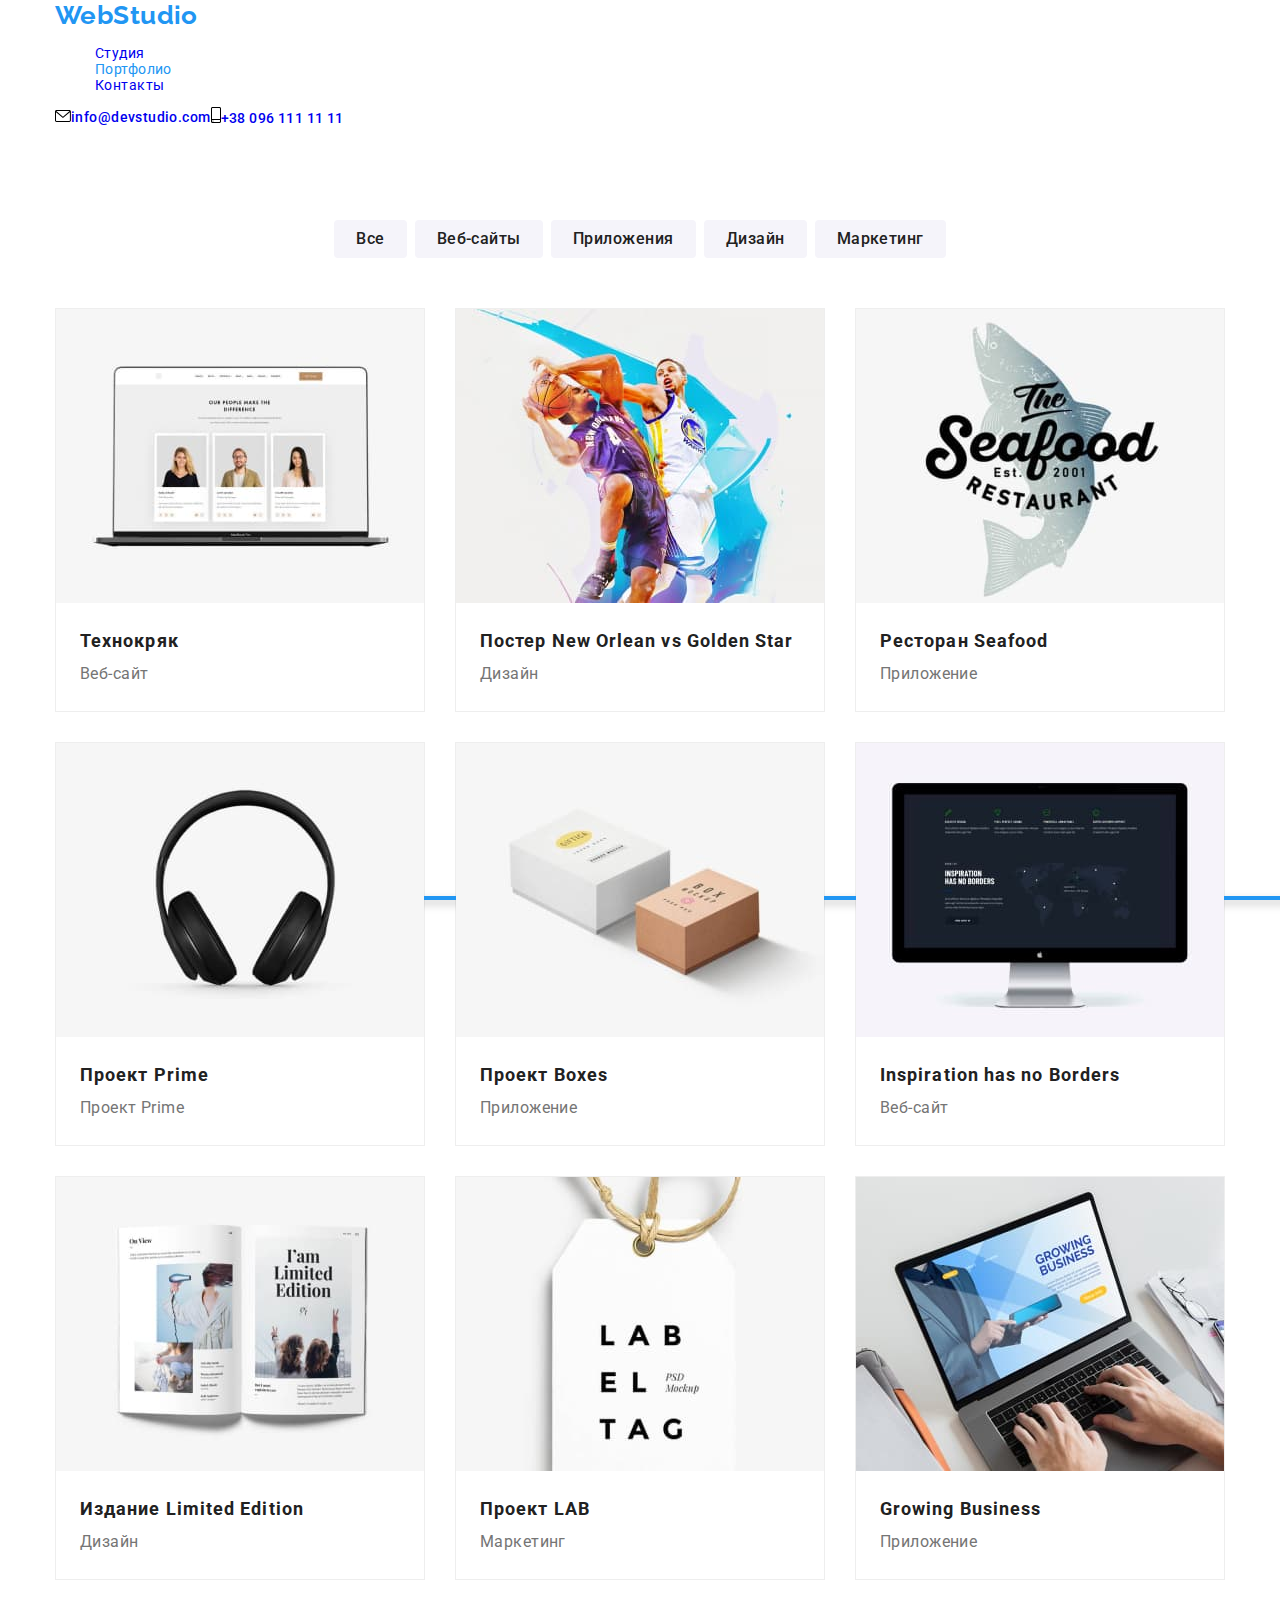
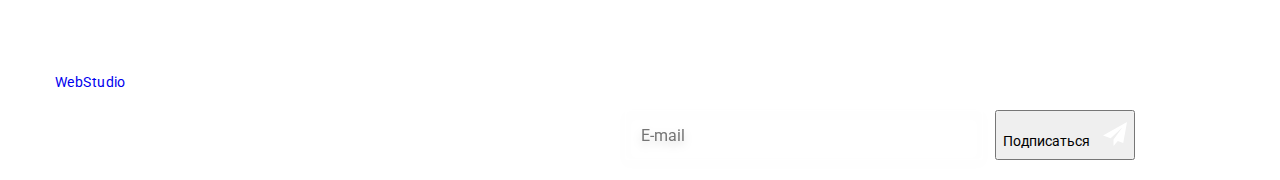
==== portfolio.html @ f144c4ee "add-bem" ====
<!DOCTYPE html>
<html lang="ru">
  <head>
    <meta charset="UTF-8" />
    <meta http-equiv="X-UA-Compatible" content="IE=edge" />
    <meta name="viewport" content="width=device-width, initial-scale=1.0" />
    <title>WebStudio</title>

    <link rel="preconnect" href="https://fonts.googleapis.com" />
    <link rel="preconnect" href="https://fonts.gstatic.com" crossorigin />
    <link
      href="https://fonts.googleapis.com/css2?family=Raleway:wght@700&family=Roboto:wght@400;500;700;900&display=swap"
      rel="stylesheet"
    />
    <link
      rel="stylesheet"
      href="https://cdn.jsdelivr.net/npm/modern-normalize@1.1.0/modern-normalize.min.css"
    />

    <link rel="stylesheet" href="./css/styles.css" />
  </head>
  <body>
    <!--Шапка-->
    <header class="page-header">
      <div class="container">
        <div class="heder-menu">
          <a href="./index.html" class="logo" lang="en"
            >Web<span class="logo-span">Studio</span>
          </a>
          <nav class="menu-nav">
            <ul class="ul-site">
              <li class="header-item">
                <a href="./index.html" class="header-link">Студия</a>
              </li>
              <li class="header-item">
                <a href="./portfolio.html" class="header-link current">Портфолио</a>
              </li>
              <li class="header-item"><a href="#jump" class="header-link">Контакты</a></li>
            </ul>
          </nav>
          <ul class="contacts">
            <li class="contacts-item">
              <a href="mailto:info@devstudio.com" class="contacts-link">
                <svg width="16" height="12" class="contacts-icon">
                  <use href="./images/icons.svg/spite.svg#icon-mail"></use></svg
                >info@devstudio.com
              </a>
            </li>
            <li class="contacts-item">
              <a href="tel:+380961111111" class="contacts-link">
                <svg width="10" height="16" class="contacts-icon">
                  <use href="./images/icons.svg/spite.svg#icon-smartphone"></use></svg
                >+38 096 111 11 11
              </a>
            </li>
          </ul>
        </div>
      </div>
    </header>
    <main>
      <!--Герой-->
      <section class="section">
        <div class="container">
          <h1 class="hidden">Работы</h1>
          <ul class="title-list-btn">
            <li class="btn"><button class="all" type="button">Все</button></li>
            <li class="btn"><button class="web-sites" type="button">Веб-сайты</button></li>
            <li class="btn"><button class="applications" type="button">Приложения</button></li>
            <li class="btn"><button class="design" type="button">Дизайн</button></li>
            <li class="btn"><button class="marketing" type="button">Маркетинг</button></li>
          </ul>
          <ul class="list-projects">
            <li class="flex-element">
              <a href="">
              <div class="thumb">
                <img
                  class="description"
                  src="./images/img1.jpg"
                  alt="Веб-сайт"
                  width="370"
                  height="294"
                />
                <div class="description-projects">
                  <p class="descr-text">
                    Ресурс предлагает комплексные предложения с разным уровнем функционала и
                    сервисов. Все это позволит посетителю получить исчерпывающие сведения о компании
                    или частном лице.
                  </p>

                </div>
              </div>
                <div class="examples-content">
                  <h2 class="name-project">Технокряк</h2>
                  <p class="project">Веб-сайт</p>
                </div>
              </a>
            </li>
            <li class="flex-element">
              <a href="">
                <div class="thumb">
                  <img class="description" src="./images/img2.jpg" alt="Дизайн" width="370" height="294" />
                  <div class="description-projects">
                
                  <p class="descr-text">
                      Ресурс предлагает комплексные предложения с разным уровнем функционала и
                      сервисов. Все это позволит посетителю получить исчерпывающие сведения о компании
                      или частном лице.
                  </p>
                  </div>
                </div>  

                <div class="examples-content">
                  <h2 class="name-project">Постер New Orlean vs Golden Star</h2>
                  <p class="project">Дизайн</p>
                
                </div>
            
              </a>
            </li>
            <li class="flex-element">
              <a href="">
                <div class="thumb">
                  <img class="description" src="./images/img3.jpg" alt="Приложение" width="370" height="294" />
                
                  <div class="description-projects">
                    <p class="descr-text">
                      Ресурс предлагает комплексные предложения с разным уровнем функционала и
                      сервисов. Все это позволит посетителю получить исчерпывающие сведения о компании
                      или частном лице.
                    </p>
                  </div>
                </div>
                <div class="examples-content">
                  <h2 class="name-project">Ресторан Seafood</h2>
                  <p class="project">Приложение</p>
                </div>
              </a> 
            </li>
            <li class="flex-element">
              <a href="">
                <div class="thumb">
                <img class="description" src="./images/img4.jpg" alt="Проект-Prime" width="370" height="294" />
            
                  <div class="description-projects">
                  
                  <p class="descr-text">
                      Ресурс предлагает комплексные предложения с разным уровнем функционала и
                      сервисов. Все это позволит посетителю получить исчерпывающие сведения о компании
                      или частном лице.
                  </p>
                  </div>
                </div>
                <div class="examples-content">
                  <h2 class="name-project">Проект Prime</h2>
                  <p class="project">Проект Prime</p>
                </div>
                
              </a>
            </li>
            <li class="flex-element">
              <a href="">
                <div class="thumb">
                <img class="description" src="./images/img5.jpg" alt="Приложение-2" width="370" height="294" />

                  <div class="description-projects"> 
                    <p class="descr-text">
                        Ресурс предлагает комплексные предложения с разным уровнем функционала и
                        сервисов. Все это позволит посетителю получить исчерпывающие сведения о компании
                        или частном лице.
                    </p>
                  </div>
                </div>
                <div class="examples-content">
                  <h2 class="name-project">Проект Boxes</h2>
                  <p class="project">Приложение</p>
                </div>
            </a>
            </li>
            <li class="flex-element">
              <a href="">
                <div class="thumb">
                <img class="description" src="./images/img6.jpg" alt="Веб-сайт-2" width="370" height="294" />
              
                  <div class="description-projects">
                    <p class="descr-text">
                        Ресурс предлагает комплексные предложения с разным уровнем функционала и
                        сервисов. Все это позволит посетителю получить исчерпывающие сведения о компании
                        или частном лице.
                    </p>
                  </div>
                </div>
                <div class="examples-content">
                  <h2 class="name-project">Inspiration has no Borders</h2>
                  <p class="project">Веб-сайт</p>
                </div>
              </a>
            </li>
            <li class="flex-element">
              <a href="">
                <div class="thumb">
                <img class="description" src="./images/img7.jpg" alt="Дизайн-2" width="370" height="294" />
              
              
                  <div class="description-projects">
                 
                    <p class="descr-text">
                        Ресурс предлагает комплексные предложения с разным уровнем функционала и
                        сервисов. Все это позволит посетителю получить исчерпывающие сведения о компании
                        или частном лице.
                    </p>
                  </div>
                </div>
                <div class="examples-content">
                  <h2 class="name-project">Издание Limited Edition</h2>
                  <p class="project">Дизайн</p>
                </div>
              </a>
            </li>
            <li class="flex-element">
              <a href="">
                <div class="thumb">
                <img class="description" src="./images/img8.jpg" alt="Маркетинг" width="370" height="294" />
              
              
                  <div class="description-projects">
                  
                    <p class="descr-text">
                        Ресурс предлагает комплексные предложения с разным уровнем функционала и
                        сервисов. Все это позволит посетителю получить исчерпывающие сведения о компании
                        или частном лице.
                    </p>
                  </div>
                </div>
                  <div class="examples-content">
                    <h2 class="name-project">Проект LAB</h2>
                    <p class="project">Маркетинг</p>
                </div>
              </a>
            </li>
            <li class="flex-element">
              <a href=""
                >
                <div class="thumb">
                <img
                  class="description"
                  src="./images/img9.jpg"
                  alt="Приложение-3"
                  width="370"
                  height="294"
                />
              
              
                  <div class="description-projects">
                    <p class="descr-text">
                        Ресурс предлагает комплексные предложения с разным уровнем функционала и
                        сервисов. Все это позволит посетителю получить исчерпывающие сведения о компании
                        или частном лице.
                    </p>
                  </div>
                </div>
                <div class="examples-content">
                  <h2 class="name-project">Growing Business</h2>
                  <p class="project">Приложение</p>
                </div>
              </a>
            </li>
          </ul>
        </div>
      </section>
    </main>
    <!-- ФУТЕР -->
    <footer class="page-footer">
      <div class="container footer-nav">
        <div class="div-nav">
          <a href="./index.html" class="logo-footer" lang="en"
            >Web<span class="span-footer">Studio</span>
          </a>
          <address id="jump"class="contacts-footer">
            <ul class="ul-footer">
              <li class="li-maps">
                <a
                  class="maps"
                  href="https://goo.gl/maps/G1CAAFJS9kJ3VyLe6"
                  target="_blank"
                  rel="noreferrer noopener"
                >
                  Киев, пр-т Леси Украинки, 26
                </a>
              </li>

              <li class="li-mail"><a class="mailto-footer" href="mailto:info@example.com">info@example.com</a></li>
              <li><a class="tel-footer" href="tel:+380991111111">+38 099 111 11 11</a></li>
            </ul>
          </address>
        </div>
        <div class="footer-join">
          <p class="join-p">присоединяйтесь</p>
          <ul class="net">
              <li class="network">
                <a href="https://www.instagram.com/" target="_blank" rel="noreferrer noopener" width="44" height="44" class="network-join" >
                  <svg width="20" height="20" class="network-icon">
                    <use href="./images/icons.svg/spite.svg#icon-instagram"></use>
                  </svg>
                </a>
              </li>
                <li class="network">
                  <a href="https://twitter.com/" target="_blank" rel="noreferrer noopener" class="network-join" >
                    <svg width="20" height="20" class="network-icon">
                      <use href="./images/icons.svg/spite.svg#icon-twitter"></use>
                    </svg>
                  </a>
                </li>
              <li class="network">
                <a href="https://www.facebook.com/" target="_blank" rel="noreferrer noopener" class="network-join" >
                  <svg width="20" height="20" class="network-icon">
                    <use href="./images/icons.svg/spite.svg#icon-facebook"></use>
                  </svg>
                </a>
              </li>
              <li class="network">
                <a href="https://www.linkedin.com/" target="_blank" rel="noreferrer noopener" class="network-join" >
                  <svg width="20" height="20" class="network-icon">
                    <use href="./images/icons.svg/spite.svg#icon-linkedin"></use>
                  </svg>
                </a>
              </li>

          </ul>

        </div>
        <div role="group" class="subscription">
          <p class="join-p">Подпишитесь на рассылку
            <form class="subscription-form" name="subscription-form" autocomplete="on">
              <label class="mailing">
                <input placeholder="E-mail" type="email" name="email" class="email" />

                <button type="button" class="issue">Подписаться
                  <svg width="24" height="24" class="subscription-icon">
                    <use href="./images/icons.svg/spite.svg#icon-send"></use>
                  </svg>
                </button>
              </label>
              
            </form>
          </p>
        </div>
      </div>
    </footer>
  </body>
</html>
---- css/styles.css ----
:root {
  --primary-text-color: #757575;
  --title-text-color: #212121;
  --accent-color: #2196f3;
  --line-color: #ececec;
  --white-color: #ffffff;
  --hover-button-color: #188ce8;
  --footer-contacts-color: rgba(255, 255, 255, 0.6);
  --fluoric-background-color: #2f303a;
  --fone-comand-color: #f5f4fa;
  --logo-studio-color: #000000;
  --icon-fill: #afb1b8;
  --time-distribution: cubic-bezier(0.4, 0, 0.2, 1);
}
/* ---------------------------------------------------------------СЕКЦИИ ЦВЕТОВ var------------------------------------------------- */
/* Ховер для кнопки  #188ce8 */
/* основной цвет текста #757575;  */
/* второстепенный цвет текста #212121; */
/* белый цвет #ffffff; */
/* цвет фона вторичный #2F303A; */
/* акцент #2196F3; */
/* цвет контакты футер color: rgba(255, 255, 255, 0.6); */
/* Цвет линия #ececec */
/*Фон команда #F5F4FA */
/* Часть цвета лого Web #000000 */
/* Заливка иконок #AFB1B8; */
/* Функция распределение времени cubic-bezier(0.4, 0, 0.2, 1); */
html {
  box-sizing: border-box;
}
*,
*::before,
*::after {
  box-sizing: inherit;
}
ul {
  list-style: none;
}
body {
  background-color: var(--white-color);
  color: var(--primary-text-color);
  font-size: 14px;
  font-family: 'Roboto', 'Verdana', 'Tahoma', sans-serif;
  letter-spacing: 0.03em;
}
p,
h1,
h2,
h3,
h4,
h5,
h6 {
  margin: 0;
}

.container {
  width: 1200px;
  align-items: center;
  margin: 0 auto;
  padding: 0;
  padding-right: 15px;
  padding-left: 15px;
}
.header {
  border-bottom: 1px solid rgba(236, 236, 236, 1);
  justify-content: center;
}
.section {
  padding-top: 94px;
  padding-bottom: 94px;
  margin: 0 auto;
  align-items: center;
}

img {
  display: block;
}

.photo {
  min-height: 600px;

  background-image: linear-gradient(to right, rgba(47, 48, 58, 0.4), rgba(47, 48, 58, 0.4)),
    url('../images/background/photo.jpg');
  background-repeat: no-repeat;
  background-position: center;
  background-size: cover;
}

/* -------------------------------------------------------------СПРЯТАННЫЕ ЗАГОЛОВКИ h2,h1---------------------------------------------------------- */
.hidden {
  position: absolute;
  width: 1px;
  height: 1px;
  margin: -1px;
  border: 0;
  padding: 0;
  white-space: nowrap;
  clip-path: inset(100%);
  clip: rect(0 0 0 0);
  overflow: hidden;
  margin: 0;
}

/* --------------------------------------------------------------------ЛОГОТИП------------------------------------------------------------------ */
.logo {
  color: var(--accent-color);
  font-family: 'Raleway';
  font-weight: 700;
  font-size: 26px;
  line-height: 1.19;

  width: 145px;
  text-decoration: none;
  margin-right: 93px;
  transition: color 250ms var(--time-distribution);
}

.logo__text {
  transition: color 250ms var(--time-distribution);
  color: var(--logo-studio-color);
}

.logo__text:hover,
.logo__text:focus {
  color: var(--accent-color);
}

.menu__link {
  position: relative;
  font-weight: 500;
  font-size: 14px;
  line-height: 1.14;
  padding-top: 32px;
  padding-bottom: 32px;

  letter-spacing: 0.02em;
  transition: color 250ms var(--time-distribution);
  color: var(--title-text-color);
}
.menu__link:hover,
.menu__link:focus {
  color: var(--accent-color);
}

.current::after {
  content: '';
  position: absolute;
  bottom: 0;
  display: block;
  width: 100%;
  height: 4px;
  border-radius: 4px;
  background-color: var(--accent-color);
  filter: drop-shadow(0px 4px 4px rgba(0, 0, 0, 0.25));
}
/* ------------------------------------------------------------------ХЕДЕР----------------------------------------------------------- */

.current {
  opacity: 1;
  color: var(--accent-color);
}

.menu {
  display: flex;
  align-items: center;
}
.menu__nav {
}

.menu__nav .menu-item:last-child {
  margin-right: 0;
}
.menu__ul {
  display: flex;
  padding: 0;
  margin: 0;

  color: var(--title-text-color);
  align-items: center;
  justify-content: left;
}
.menu__ul .menu__item {
  display: inline-block;
}

.menu__item {
  justify-content: center;
  /* position: relative; */
}
.menu__item:not(:last-child) {
  margin-right: 50px;
}
a {
  text-decoration: none;
}
/* -------------------------------------------------------------------ГЕРОЙ------------------------------------------------------------ */
.hero {
  min-width: 1600px;
  margin: 0;
  margin-left: auto;
  margin-right: auto;
  padding-top: 200px;
  padding-bottom: 200px;
  align-items: center;

  background-color: var(--fluoric-background-color);
}
/* .hero.container {
  background: var(--fluoric-background-color);

  align-items: center;
  margin-left: auto;
  margin-right: auto;
} */

.hero__container {
  width: 1200px;
  justify-content: center;

  align-items: center;
  color: var(--fluoric-background-color);
  padding: 0 15px;
  margin: 0 auto;
}

/* ------------------------------------------------------------ВЕРХНЯЯ ЛИНИЯ---------------------------------------------- */

.hero__heading {
  color: var(--white-color);
  display: flex;
  font-weight: 900;
  font-size: 44px;
  line-height: 1.36;
  max-width: 696px;

  text-align: center;
  letter-spacing: 0.06em;
  text-transform: uppercase;
  justify-content: center;

  margin-top: 0px;
  margin: 0 auto;
  margin-bottom: 30px;
}
.title-list h3 {
  font-weight: 700;
  font-size: 14px;
  line-height: 1.14;

  color: var(--title-text-color);
}

/* ---------------------------------------------------------------КНОПКА ЗАКАЗАТЬ УСЛУГУ------------------------------------------------ */
.button {
  background: var(--accent-color);
  color: var(--white-color);

  font-family: inherit;
  font-size: 16px;
  font-weight: 700;
  line-height: 1.88;
  letter-spacing: 0.06em;

  display: flex;
  justify-content: center;
  align-items: center;
  text-align: center;
  height: 100%;

  border-radius: 4px;
  cursor: pointer;
  box-shadow: 0px 4px 4px rgb(0 0 0 / 15%);
  border: 1px;

  padding: 10px 32px;

  margin: auto;
  min-width: 200px;
  transition: background 250ms var(--time-distribution);
}

.button:hover,
.button:focus {
  background: var(--hover-button-color);
}
/* ------------------------------------------------------------------ОСОБЕННОСТИ ИКОНКИ------------------------------------------------------- */
.advantage__div {
  display: flex;
  background-color: var(--fone-comand-color);
  border-radius: 4px;
  width: 270px;
  height: 120px;
  justify-content: center;
  align-items: center;

  background-color: var(--fone-comand-color);
  border-radius: 4px;

  margin: 0;
  margin-bottom: 30px;
}
/* .visuall-icon {
  display: inline-block;
} */
/* -----------------------------------------------------------------ОСОБЕННОСТИ------------------------------------------------------- */
.advantage {
  display: flex;
  padding: 0;
  margin: 0;
}
.advantage__list {
  width: calc((100% - 3 * 30px) / 4);
  align-items: center;
  justify-content: center;
}
.advantage__list:not(:last-child) {
  margin-right: 30px;
}

.advantage__icon {
  display: flex;
  flex-wrap: wrap;
  padding: 0;
  margin: auto;
  text-align: center;
  justify-content: center;
}

.advantag__icon:last-child {
  margin-left: 0;
  margin-right: 0;
}

.advantage__text {
  line-height: 1.71;
}
/*  */
.title-list {
  text-align: left;
  padding: 0;
  margin: 0;
  display: flex;
}
.advantage__title {
  line-height: 1.14;
  font-size: 14px;
  letter-spacing: 0.03em;
  text-transform: uppercase;
  margin-bottom: 10px;

  align-items: center;
  justify-content: center;

  color: var(--title-text-color);
}
/* ----------------------------------------ЧЕМ МЫ ЗАНИМАЕМСЯ------------------------ */
.chapter {
  color: var(--title-text-color);

  font-weight: 700;
  font-size: 36px;
  line-height: 1.16;
  letter-spacing: 0.03em;

  text-align: center;
  margin: 0;
  margin-bottom: 50px;
}
.services-sector {
  display: inline-flex;
  margin: 0;
  padding: 0;
}

.services-sector__list {
  position: relative;
  width: calc((100% - 2 * 30px) / 3);
}
.services-sector__list:not(:last-child) {
  margin-right: 30px;
}

.services-sector__content {
  display: flex;
  justify-content: center;
  align-items: center;
  position: absolute;
  bottom: 0;
  width: 100%;
  height: 70px;
  padding: 27px auto;
  background: rgba(47, 48, 58, 0.8);
}
.services-sector__caption {
  font-weight: 700;
  line-height: 1.14;
  text-transform: uppercase;
  font-size: 14px;

  text-align: center;
  color: var(--white-color);
}
*/

/* ------------------------------------------------------------------ДИВ ОСОБЕННОСТИ---------------------------------------------- */
.advantage__content {
  display: block;
  text-align: left;
  justify-content: end;
  align-items: center;
}
/* -------------------------------------------------------------------НАША КОМАНДА------------------------------------------------ */

.fone-comand {
  background-color: var(--fone-comand-color);
}

.employees__info {
  padding-top: 30px;
  padding-bottom: 30px;
  margin: 0 auto;
  justify-content: center;

  background-color: var(--white-color);
}
.flip-card {
  width: 100%;
  height: 100%;
  perspective: 1000px;

  border: 1 px solid #f1f1f1;
}

/* ---------------------------------------------------------------------СОЦСЕТИ-------------------------------------------------------- */
.net {
  display: flex;
  justify-content: center;
  padding: 0;

  align-items: center;
}
.net__list {
  display: inline-block;

  justify-content: center;
  text-align: center;
  align-items: center;
  padding: 0;
}
.net__list:not(:last-child) {
  margin-right: 10px;
}
.net__link {
  display: flex;
  width: 44px;
  height: 44px;
  justify-content: center;
  text-align: center;
  align-items: center;

  border-radius: 50%;
  background-color: var(--white-color);
  fill: var(--icon-fill);
  outline: none;
  transition: background-color 250ms var(--time-distribution), fill 250ms var(--time-distribution);
}
.net__link:hover,
.net__link:focus {
  background-color: var(--accent-color);
  fill: var(--white-color);
}

.employees {
  display: flex;
  margin: 0;
  margin-right: auto;
  margin-left: auto;
  padding: 0;

  justify-content: center;
  text-align: center;
}

.employees__list {
  width: 270px;
  margin: 0;
  padding: 0;
  text-align: center;

  color: var(--white-color);
  box-shadow: 0px 1px 3px rgba(0, 0, 0, 0.12), 0px 1px 1px rgba(0, 0, 0, 0.14),
    0px 2px 1px rgba(0, 0, 0, 0.2);
  border-radius: 0px 0px 4px 4px;
}
.employees__list:not(:last-child) {
  margin-right: 30px;
}

.employees__developer {
  color: var(--title-text-color);

  font-weight: 500;
  font-size: 16px;
  line-height: 1.18;

  margin: 0;
  padding-bottom: 10px;
}

.employees__position {
  line-height: 1.19;
  font-size: 16px;
  margin: 0;
  margin-bottom: 16px;

  color: var(--primary-text-color);
}
.border {
  border-bottom: 1px solid rgba(236, 236, 236, 1);
}

/* ---------------------------------------------------------------------НАШИ КЛИЕНТЫ----------------------------------------------------------------- */

.clients {
  display: flex;
  padding: 0;
  margin: 0 auto;

  align-items: center;
}

.client__item:not(:last-child) {
  margin-right: 30px;
}

.client__link {
  display: flex;
  width: 170px;
  height: 92px;
  fill: var(--icon-fill);
  justify-content: center;
  align-items: center;
  text-align: center;
  fill: var(--icon-fill);
  border: 1px solid #afb1b8;
  border-radius: 4px;
  outline: none;

  transition: border 250ms var(--time-distribution), fill 250ms var(--time-distribution);
}
/* ---------------------------------------------------------------ХОВЕР И ФОКУС ИКОНОК КЛИЕНТОВ------------------------------------------------ */
.client__link:hover,
.client__link:focus {
  fill: var(--accent-color);
  border: 1px solid var(--accent-color);
}

/* -------------------------------------------------------------------КНОПКА РАЗДЕЛ "ВСЕ"---------------------------------------------- */

.all:hover,
.all:focus {
  background: var(--accent-color);
  color: var(--white-color);
}

/* --------------------------------------------------КНОПКИ РАЗДЕЛОВ "ВСЕ" "ВЕБ-САЙТЫ, "ПРИЛОЖЕНИЕ", "ДИЗАЙН", "МАРКЕТИНГ" --------------------------------------------------- */

.all,
.web-sites,
.applications,
.design,
.marketing {
  background-color: var(--fone-comand-color);
  color: var(--title-text-color);

  font-family: inherit;
  font-weight: 500;
  font-size: 16px;
  line-height: 1.62;
  letter-spacing: 0.03em;
  border: 0;
  border-radius: 4px;
  cursor: pointer;

  display: block;
  padding-top: 6px;
  padding-bottom: 6px;
  padding-left: 22px;
  padding-right: 22px;
  margin: 0;
  align-items: center;
  text-align: center;

  justify-content: center;

  transition: background 250ms var(--time-distribution), color 250ms var(--time-distribution);
}
.marketing {
  margin: 0;
}
.btn {
  display: block;
}
.btn:not(:last-child) {
  margin-right: 8px;
}

/* ----------------------------------------------------------------------------------ХОВЕРЫ И ФОКУСЫ КНОПОК РАЗДЕЛОВ------------------------------------------------------ */
.web-sites:hover,
.web-sites:focus {
  background: var(--accent-color);
  color: var(--white-color);
}
.applications:hover,
.applications:focus {
  background: var(--accent-color);
  color: var(--white-color);
}

.design:hover,
.design:focus {
  background: var(--accent-color);
  color: var(--white-color);
}

.marketing:hover,
.marketing:focus {
  background: var(--accent-color);
  color: var(--white-color);
}
/* ----------------------------------------------------------------------ПРОЕКТЫ------------------------------------------------------------------- */
.name-project {
  color: var(--title-text-color);

  font-weight: 700;
  font-size: 18px;
  line-height: 2;
  letter-spacing: 0.06em;

  margin: 0;
}
.name-project a {
  font-family: inherit;
  text-decoration: none;
}
.project {
  color: var(--primary-text-color);

  font-size: 16px;
  line-height: 1.88;
  margin: 0;
}

/* -----------------------------------------------------------------------КОНТАКТЫ------------------------------------------------------------------------------- */
.contacts {
  display: flex;
  font-weight: 500;
  align-items: center;
  text-align: center;
  padding: 0;
  margin: 0;
  margin-left: auto;
  list-style: none;
}
.contacts__item {
  display: inline-block;
  margin: 0;
  padding: 0;
}
.contacts__item:not(:last-child) {
  margin-right: 30px;
}

.contacts__link {
  color: var(--primary-text-color);
  display: flex;
  font-weight: 500;
  font-size: 14px;
  line-height: 1.14;
  letter-spacing: 0.02em;
  list-style: none;
  padding-top: 32px;
  padding-bottom: 32px;

  transition: color 250ms var(--time-distribution);
}
.contacts__link:hover,
.contacts__link:focus {
  color: var(--accent-color);
}

/* -----------------------------------------------------------------ИКОНКИ КОНТАКТОВ ХЕДЕР---------------------------------------------------- */

.contacts__icon {
  display: flex;
  fill: currentColor;
  padding: 0;
  margin-right: 10px;
}
.mail--icon {
  padding: 0;
}
.smart--icon {
  width: 10px;
  height: 16px;
  padding: 0;
}
.contacts__link:hover .contacts__icon,
.contacts__link:focus .contacts__icon {
  fill: var(--accent-color);
}

/* -------------------------------------------------------------------ФУТЕР----------------------------------------------------------------*/
.footer {
  display: block;
  align-items: baseline;
  margin: 0 auto;
  padding-left: 0;
  padding-right: 0;

  padding-top: 60px;
  padding-bottom: 60px;

  background: var(--fluoric-background-color);
}
.footer-nav {
  align-items: baseline;
}
.div-nav {
  width: 231px;
}
.logo__text--inverse {
  transition: color 250ms var(--time-distribution);
  color: var(--white-color);
}
.logo__text--inverse:hover,
.logo__text--inverse:focus {
  color: var(--accent-color);
}

.contacts-footer {
  font-family: 'Roboto';
  font-style: normal;
  font-weight: 400;
  line-height: 1.71;

  text-align: left;
  justify-content: left;
}
.mailto-footer {
  color: var(--footer-contacts-color);
  margin-bottom: 9px;

  transition: color 250ms var(--time-distribution);
}
.mailto-footer:hover,
.mailto-footer:focus {
  color: var(--accent-color);
}
.tel-footer {
  color: var(--footer-contacts-color);
  text-decoration: none;

  transition: color 250ms var(--time-distribution);
}
.tel-footer:hover,
.tel-footer:focus {
  color: var(--accent-color);
}

.maps {
  color: var(--white-color);
  margin-bottom: 9px;

  transition: color 250ms var(--time-distribution);
}
.maps:hover,
.maps:focus {
  color: var(--accent-color);
}
.li-maps {
  margin-bottom: 9px;
}
.li-mail {
  margin-bottom: 9px;
}
.ul-footer {
  padding: 0;
  margin: 0;
}
.footer-nav {
  display: flex;
}
/* ---------------------------------------------------------------ПРИСОИДЕНЯЙТЕСЬ ФУТЕР---------------------------------------------*/
.footer-join {
  display: inline-block;
  margin-left: 70px;
}
.join-p {
  font-weight: 700;
  font-size: 14px;
  line-height: 16px;
  letter-spacing: 0.03em;
  text-transform: uppercase;
  padding: 0;
  margin-bottom: 20px;

  color: var(--white-color);
}
.network-join {
  display: flex;
  width: 44px;
  height: 44px;
  justify-content: center;
  text-align: center;
  align-items: center;
  margin: 0;

  border-radius: 50%;
  fill: var(--white-color);
  background-color: rgba(255, 255, 255, 0.1);
  outline: none;
  transition: background-color 250ms var(--time-distribution), fill 250ms var(--time-distribution);
}
.network-join:hover,
.network-join:focus {
  background-color: var(--accent-color);
  fill: var(--white-color);
}
/* -----------------------------------------------------ПОДПИСАТЬСЯ--------------------------------- */
.subscription {
  display: block;
  margin-right: auto;
  margin-left: 93px;
}
.mailing {
  display: flex;
}

.email {
  font-weight: 400;
  font-size: 16px;
  line-height: 1.25;

  display: block;
  width: 358px;
  height: 50px;

  margin-right: 12px;
  padding: 15px 15px;

  border: 1px solid rgba(255, 255, 255, 0.3);
  filter: drop-shadow(0px 4px 4px rgba(0, 0, 0, 0.15));
  border-radius: 4px;

  color: var(--white-color);
  background-color: transparent;
}
.subscription-icon {
  margin-left: 10px;
}

/* --------------------------------------------------------------ГЕРОЙ 2 СТРАНИЦА----------------------------------- */

.title-list-btn {
  display: flex;
  justify-content: center;
  text-align: center;
  align-items: center;
  padding: 0;
  margin: 0;
  margin-bottom: 50px;
}

.list-projects {
  display: flex;
  flex-wrap: wrap;
  padding: 0;
  margin: 0;
}
.flex-element {
  display: block;
  width: 370px;
  height: 404px;
  cursor: pointer;

  background: #ffffff;
  border: 1px solid #eeeeee;
  /* webkit-transition: border 250ms cubic-bezier(0.4, 0, 0.2, 1); 
   transition: 2500ms var(--time-distribution),  box-shadow: 0px 1px 1px rgba(0, 0, 0, 0.12), 0px 4px 4px rgba(0, 0, 0, 0.06), 1px 4px 6px rgba(0, 0, 0, 0.16);   */
}
.list-projects .flex-element:not(:nth-child(n + 7)) {
  margin-bottom: 30px;
}
.list-projects .flex-element:not(:nth-child(3n)) {
  margin-right: 30px;
}
/* ---------------------------------------------------------ВЫПЛЫВАЮЩЕЕ ОПИСАНИЕ КАРТОЧТИ---------------------------------------------------------*/

.examples-content {
  padding: 20px 24px;
  border-top: none;
}

.description {
  display: block;
}
.descr-text {
  font-weight: 400;
  font-size: 18px;
  line-height: 1.56;
  padding: 65px 24px;

  color: var(--white-color);
}

.thumb {
  position: relative;
  overflow: hidden;
}

.flex-element:hover .description-projects,
.flex-elementb:focus .description-projects {
  transform: translateY(0);
}

.flex-element:hover,
.flex-elementb:focus {
  /* transition: transform 250ms var(--time-distribution);  */
  box-shadow: 0px 1px 1px rgba(0, 0, 0, 0.12), 0px 4px 4px rgba(0, 0, 0, 0.06),
    1px 4px 6px rgba(0, 0, 0, 0.16);
}

.description-projects {
  position: absolute;

  content: '';
  width: 100%;
  height: 100%;
  top: 1px;
  left: 0;
  background-color: rgba(33, 150, 243, 0.9);

  transform: translateY(100%);
  transition: transform 250ms var(--time-distribution);
}

/* -------------------------------------------------------------------МОДАЛКА-1----------------------------------- */
.modal-bgr {
  position: fixed;
  display: flex;
  width: 100%;
  height: 100%;

  top: 0;
  left: 0;
  z-index: 99;

  background: rgba(0, 0, 0, 0.2);

  /* Скорость открытия */
  transition: opacity 250ms var(--time-distribution), visibility 250ms var(--time-distribution);
}
.modal-bgr.is-hidden {
  visibility: hidden;
  opacity: 0;
  pointer-events: none;
}
.modal-header {
  position: relative;
  font-weight: 700;
  font-size: 20px;
  line-height: 1.15;
  text-align: center;
  margin-bottom: 12px;
  color: var(--title-text-color);
}

.modal-form {
  position: absolute;
  width: 528px;
  height: 581px;
  top: 50%;
  left: 50%;
  padding: 40px 39px 40px 41px;

  background: #ffffff;
  box-shadow: 0px 1px 3px rgba(0, 0, 0, 0.12), 0px 1px 1px rgba(0, 0, 0, 0.14),
    0px 2px 1px rgba(0, 0, 0, 0.2);
  border-radius: 4px;
  transform: translate(-50%, -50%);
}
.close-modal {
  display: flex;
  justify-content: center;
  align-items: center;
  position: absolute;

  width: 30px;
  height: 30px;
  right: 8px;
  top: 8px;

  background: #ffffff;
  border: 1px solid rgba(0, 0, 0, 0.1);
  border-radius: 50%;
  cursor: pointer;
}

.close-modal:hover,
.close-modal:focus {
  fill: var(--accent-color);
}

.signap-form {
  display: flex;
  flex-direction: column;
  position: relative;
}

.label-group {
  display: block;
  margin-bottom: 4px;
  cursor: pointer;
}

.input-wrapper {
  position: relative;
  margin-bottom: 4px;
}
.input-field {
  display: block;
  height: 40px;
  width: 448px;
  border: 1px solid rgba(33, 33, 33, 0.2);
  border-radius: 4px;
  padding: 11px;
  padding-left: 42px;
  margin-bottom: 10px;
  outline: none;
  transition: border 250ms var(--time-distribution);
  cursor: pointer;
}
.label-group .icon-field {
  position: absolute;
  left: 15px;
  top: 50%;
  transform: translateY(-50%);
  transition: fill 250ms var(--time-distribution);
}
.label-group:focus-within .icon-field {
  fill: var(--accent-color);
}
.label-group:focus-within .input-field {
  border: 1px solid var(--accent-color);
}
.input-tag {
  font-weight: 400;
  font-size: 12px;
  line-height: 1.16;
  letter-spacing: 0.01em;

  color: var(--primary-text-color);
  text-align: left;
  cursor: pointer;
}
.commit-textarea {
  font-weight: 400;
  font-size: 12px;
  line-height: 1.16;
  letter-spacing: 0.01em;
  color: var(--primary-text-color);

  margin-bottom: 4px;
  cursor: pointer;
}

.textarea-field {
  outline: none;
  resize: none;
  justify-content: center;
  padding: 16px 12px;
  width: 448px;
  height: 120px;
  margin-top: 4px;

  border: 1px solid rgba(33, 33, 33, 0.2);
  transition: border 250ms var(--time-distribution);
  cursor: pointer;
}

.textarea-field:focus {
  border: 1px solid var(--accent-color);
}
.input-tag {
  display: block;
  margin-bottom: 4px;
}
.input-tag:focus {
  color: var(--accent-color);
}

.input-checkbox {
  position: absolute;
  display: flex;
  align-items: center;
  opacity: 0;
}
.div-checkbox {
  display: flex;
  justify-content: center;
  align-items: center;
}
.input-checkbox {
  position: absolute;
  width: 1px;
  height: 1px;
  margin: -1px;
  border: 0;
  padding: 0;
  clip: rect(0 0 0 0);
  overflow: hidden;
}
.checkbox-icon {
  width: 16px;
  height: 15px;
  border: 2px solid #212121;
  border-radius: 2px;
  fill: none;
  margin-right: 7px;
  cursor: pointer;
}

.input-checkbox:checked + .checkbox-icon {
  background-color: #2196f3;
  background-origin: border-box;
  border-color: #2196f3;
  fill: var(--white-text-color);
}

.input-checkbox:checked + .checkbox-icon:focus,
.input-checkbox:checked + .checkbox-icon:hover {
  background-color: var(--accent-color);
}
.label-checkbox {
  display: block;
  position: relative;
  margin-top: 20px;
}
.text-checkbox {
  font-size: 14px;
  line-height: 1.71;
  margin-bottom: 30px;

  color: var(--primary-text-color);
}
.checkbox-link {
  color: var(--accent-color);
  text-decoration: underline;
}
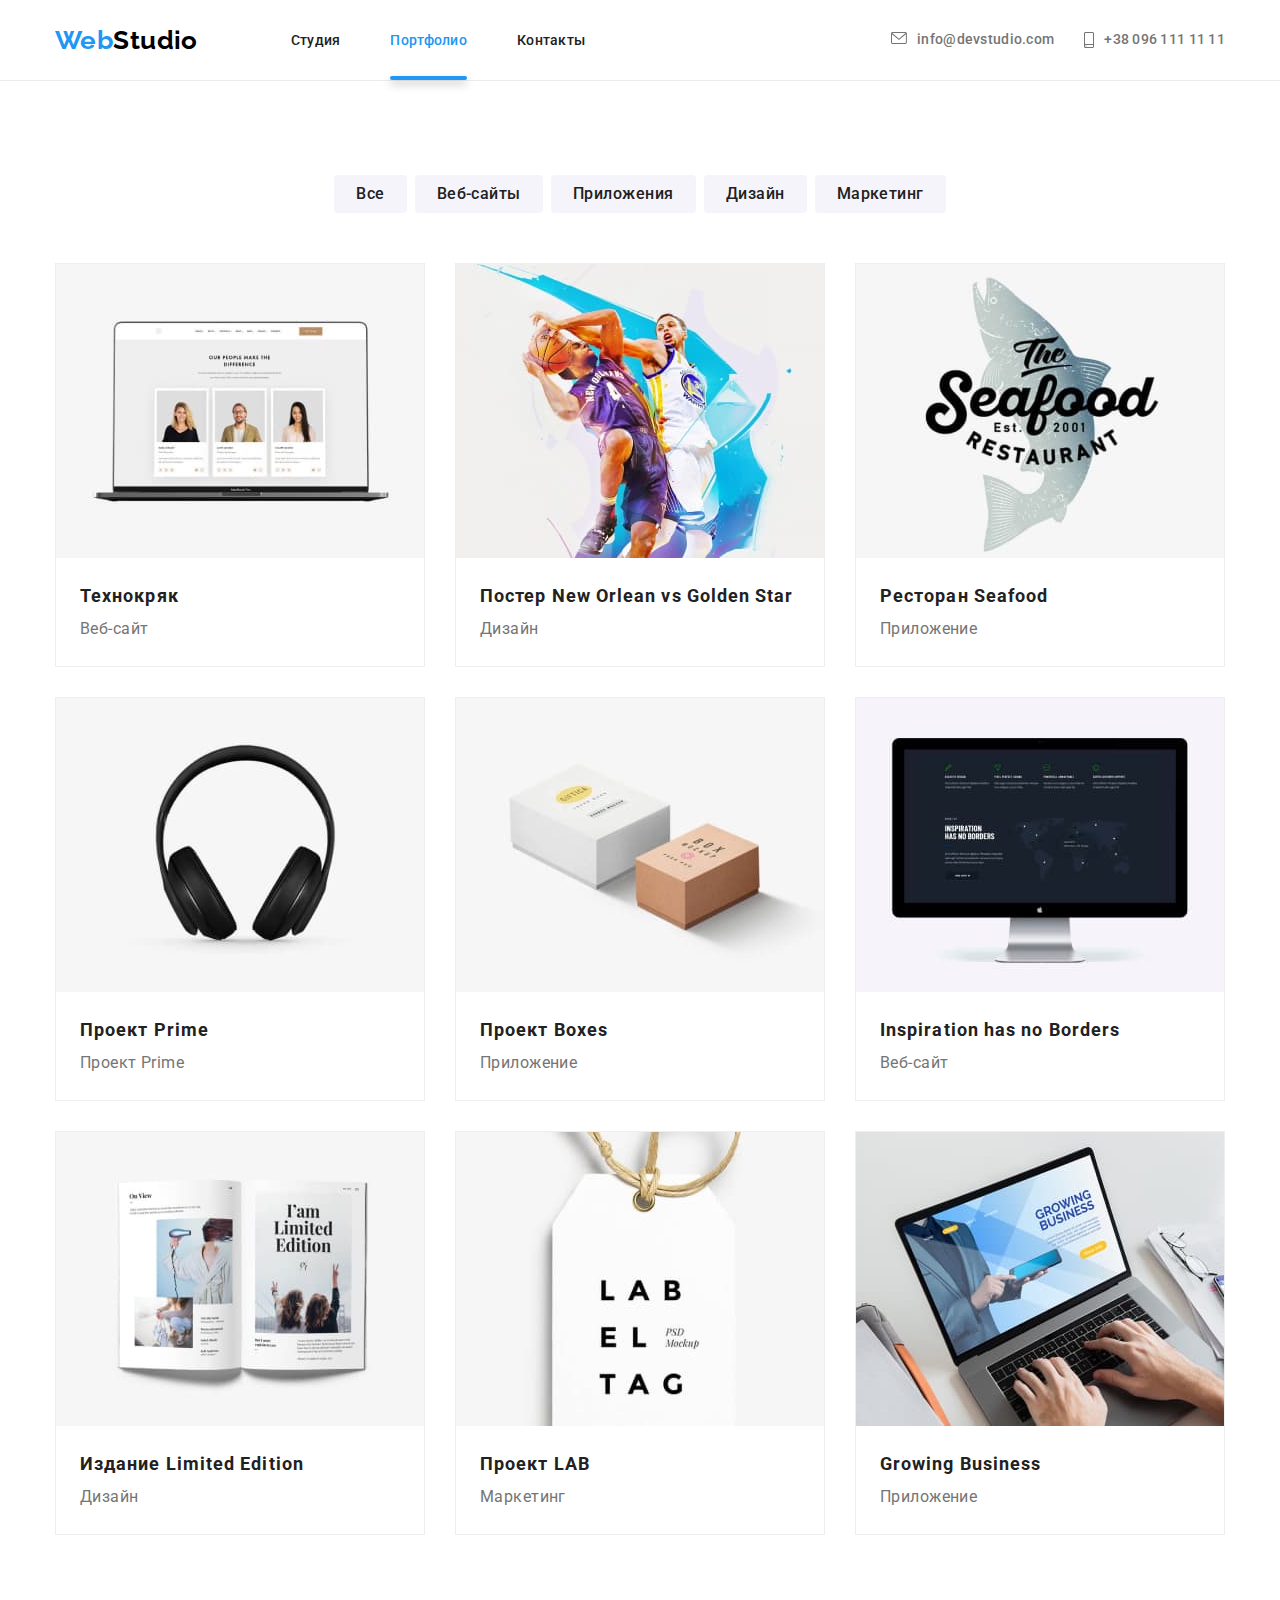
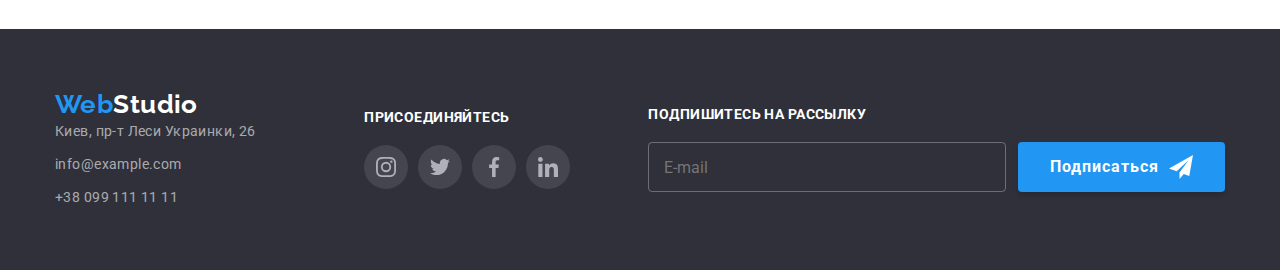
==== commit 1c03f5d4: "add-bem-portfolio" ====
--- a/portfolio.html
+++ b/portfolio.html
@@ -21,66 +21,67 @@
   </head>
   <body>
     <!--Шапка-->
-    <header class="page-header">
+     <header class="header">
       <div class="container">
-        <div class="heder-menu">
+        <div class="menu">
           <a href="./index.html" class="logo" lang="en"
-            >Web<span class="logo-span">Studio</span>
+            >Web<span class="logo__text">Studio</span>
           </a>
-          <nav class="menu-nav">
-            <ul class="ul-site">
-              <li class="header-item">
-                <a href="./index.html" class="header-link">Студия</a>
-              </li>
-              <li class="header-item">
-                <a href="./portfolio.html" class="header-link current">Портфолио</a>
-              </li>
-              <li class="header-item"><a href="#jump" class="header-link">Контакты</a></li>
+          <nav class="menu__nav">
+            <ul class="menu__ul">
+              <li class="menu__item">
+                <a href="./index.html" class="menu__link ">Студия</a>
+              </li>
+              <li class="menu__item">
+                <a href="./portfolio.html" class="menu__link current">Портфолио</a>
+              </li>
+              <li class="menu__item"><a href="#jump" class="menu__link">Контакты</a>
+              </li>
             </ul>
-          </nav>
+         </nav>
           <ul class="contacts">
-            <li class="contacts-item">
-              <a href="mailto:info@devstudio.com" class="contacts-link">
-                <svg width="16" height="12" class="contacts-icon">
-                  <use href="./images/icons.svg/spite.svg#icon-mail"></use></svg
-                >info@devstudio.com
-              </a>
-            </li>
-            <li class="contacts-item">
-              <a href="tel:+380961111111" class="contacts-link">
-                <svg width="10" height="16" class="contacts-icon">
-                  <use href="./images/icons.svg/spite.svg#icon-smartphone"></use></svg
-                >+38 096 111 11 11
-              </a>
-            </li>
-          </ul>
-        </div>
+              <li class="contacts__item">
+                <a  href="mailto:info@devstudio.com" class="contacts__link"> 
+                  <svg width="16" height="12" class="contacts__icon">
+                    <use href="./images/icons.svg/spite.svg#icon-mail"></use>
+                 </svg>info@devstudio.com
+                </a>
+              </li>
+              <li class="contacts__item">
+                <a  href="tel:+380961111111" class="contacts__link" >
+                  <svg width="10" height="16" class="contacts__icon">
+                    <use href="./images/icons.svg/spite.svg#icon-smartphone"></use>
+                  </svg>+38 096 111 11 11
+                </a>
+              </li>
+            </ul>
+        </div>
+          
       </div>
     </header>
     <main>
       <!--Герой-->
-      <section class="section">
+      <section class="section projects">
         <div class="container">
           <h1 class="hidden">Работы</h1>
-          <ul class="title-list-btn">
-            <li class="btn"><button class="all" type="button">Все</button></li>
-            <li class="btn"><button class="web-sites" type="button">Веб-сайты</button></li>
-            <li class="btn"><button class="applications" type="button">Приложения</button></li>
-            <li class="btn"><button class="design" type="button">Дизайн</button></li>
-            <li class="btn"><button class="marketing" type="button">Маркетинг</button></li>
+          <ul class="projects__list">
+            <li class="projects__input"><button class="projects__button" type="button">Все</button></li>
+            <li class="projects__input"><button class="projects__button" type="button">Веб-сайты</button></li>
+            <li class="projects__input"><button class="projects__button" type="button">Приложения</button></li>
+            <li class="projects__input"><button class="projects__button" type="button">Дизайн</button></li>
+            <li class="projects__input"><button class="projects__button" type="button">Маркетинг</button></li>
           </ul>
-          <ul class="list-projects">
-            <li class="flex-element">
-              <a href="">
-              <div class="thumb">
+          <ul class="catalog">
+            <li class="catalog__input">
+              <a href=""  class="catalog__link"catalog__name>
+              <div class="catalog__image">
                 <img
-                  class="description"
                   src="./images/img1.jpg"
                   alt="Веб-сайт"
                   width="370"
                   height="294"
                 />
-                <div class="description-projects">
+                <div class="catalog__content">
                   <p class="descr-text">
                     Ресурс предлагает комплексные предложения с разным уровнем функционала и
                     сервисов. Все это позволит посетителю получить исчерпывающие сведения о компании
@@ -89,19 +90,19 @@
 
                 </div>
               </div>
-                <div class="examples-content">
-                  <h2 class="name-project">Технокряк</h2>
-                  <p class="project">Веб-сайт</p>
-                </div>
-              </a>
-            </li>
-            <li class="flex-element">
-              <a href="">
-                <div class="thumb">
-                  <img class="description" src="./images/img2.jpg" alt="Дизайн" width="370" height="294" />
-                  <div class="description-projects">
+                <div class="catalog__box">
+                  <h2 class="catalog__name">Технокряк</h2>
+                  <p class="catalog__project">Веб-сайт</p>
+                </div>
+              </a>
+           </li>
+            <li class="catalog__input">
+              <a href="" class="catalog__link">
+                <div class="catalog__image">
+                  <img  src="./images/img2.jpg" alt="Дизайн" width="370" height="294" />
+                  <div class="catalog__content">
                 
-                  <p class="descr-text">
+                  <p class="catalog__text">
                       Ресурс предлагает комплексные предложения с разным уровнем функционала и
                       сервисов. Все это позволит посетителю получить исчерпывающие сведения о компании
                       или частном лице.
@@ -109,140 +110,140 @@
                   </div>
                 </div>  
 
-                <div class="examples-content">
-                  <h2 class="name-project">Постер New Orlean vs Golden Star</h2>
-                  <p class="project">Дизайн</p>
+                <div class="catalog__box">
+                  <h2 class="catalog__name">Постер New Orlean vs Golden Star</h2>
+                  <p class="catalog__project">Дизайн</p>
                 
                 </div>
             
               </a>
             </li>
-            <li class="flex-element">
-              <a href="">
-                <div class="thumb">
-                  <img class="description" src="./images/img3.jpg" alt="Приложение" width="370" height="294" />
+            <li class="catalog__input">
+              <a href="" class="catalog__link"catalog__name>
+                <div class="catalog__image">
+                  <img src="./images/img3.jpg" alt="Приложение" width="370" height="294" />
                 
-                  <div class="description-projects">
-                    <p class="descr-text">
+                  <div class="catalog__content">
+                    <p class="catalog__text">
                       Ресурс предлагает комплексные предложения с разным уровнем функционала и
                       сервисов. Все это позволит посетителю получить исчерпывающие сведения о компании
                       или частном лице.
                     </p>
                   </div>
                 </div>
-                <div class="examples-content">
-                  <h2 class="name-project">Ресторан Seafood</h2>
-                  <p class="project">Приложение</p>
+                <div class="catalog__box">
+                  <h2 class="catalog__name">Ресторан Seafood</h2>
+                  <p class="catalog__project">Приложение</p>
                 </div>
               </a> 
             </li>
-            <li class="flex-element">
-              <a href="">
-                <div class="thumb">
-                <img class="description" src="./images/img4.jpg" alt="Проект-Prime" width="370" height="294" />
+            <li class="catalog__input">
+              <a href="" class="catalog__link"catalog__name>
+                <div class="catalog__image">
+                <img  src="./images/img4.jpg" alt="Проект-Prime" width="370" height="294" />
             
-                  <div class="description-projects">
+                  <div class="catalog__content">
                   
-                  <p class="descr-text">
+                  <p class="catalog__text">
                       Ресурс предлагает комплексные предложения с разным уровнем функционала и
                       сервисов. Все это позволит посетителю получить исчерпывающие сведения о компании
                       или частном лице.
                   </p>
                   </div>
                 </div>
-                <div class="examples-content">
-                  <h2 class="name-project">Проект Prime</h2>
-                  <p class="project">Проект Prime</p>
+                <div class="catalog__box">
+                  <h2 class="catalog__name">Проект Prime</h2>
+                  <p class="catalog__project">Проект Prime</p>
                 </div>
                 
               </a>
             </li>
-            <li class="flex-element">
-              <a href="">
-                <div class="thumb">
-                <img class="description" src="./images/img5.jpg" alt="Приложение-2" width="370" height="294" />
-
-                  <div class="description-projects"> 
-                    <p class="descr-text">
-                        Ресурс предлагает комплексные предложения с разным уровнем функционала и
-                        сервисов. Все это позволит посетителю получить исчерпывающие сведения о компании
-                        или частном лице.
-                    </p>
-                  </div>
-                </div>
-                <div class="examples-content">
-                  <h2 class="name-project">Проект Boxes</h2>
-                  <p class="project">Приложение</p>
+            <li class="catalog__input">
+              <a href="" class="catalog__link"catalog__name>
+                <div class="catalog__image">
+                <img src="./images/img5.jpg" alt="Приложение-2" width="370" height="294" />
+
+                  <div class="catalog__content"> 
+                    <p class="catalog__text">
+                        Ресурс предлагает комплексные предложения с разным уровнем функционала и
+                        сервисов. Все это позволит посетителю получить исчерпывающие сведения о компании
+                        или частном лице.
+                    </p>
+                  </div>
+                </div>
+                <div class="catalog__box">
+                  <h2 class="catalog__name">Проект Boxes</h2>
+                  <p class="catalog__project">Приложение</p>
                 </div>
             </a>
             </li>
-            <li class="flex-element">
-              <a href="">
-                <div class="thumb">
-                <img class="description" src="./images/img6.jpg" alt="Веб-сайт-2" width="370" height="294" />
-              
-                  <div class="description-projects">
-                    <p class="descr-text">
-                        Ресурс предлагает комплексные предложения с разным уровнем функционала и
-                        сервисов. Все это позволит посетителю получить исчерпывающие сведения о компании
-                        или частном лице.
-                    </p>
-                  </div>
-                </div>
-                <div class="examples-content">
-                  <h2 class="name-project">Inspiration has no Borders</h2>
-                  <p class="project">Веб-сайт</p>
-                </div>
-              </a>
-            </li>
-            <li class="flex-element">
-              <a href="">
-                <div class="thumb">
-                <img class="description" src="./images/img7.jpg" alt="Дизайн-2" width="370" height="294" />
-              
-              
-                  <div class="description-projects">
+            <li class="catalog__input">
+              <a href="" class="catalog__link"catalog__name>
+                <div class="catalog__image">
+                <img src="./images/img6.jpg" alt="Веб-сайт-2" width="370" height="294" />
+              
+                  <div class="catalog__content">
+                    <p class="catalog__text">
+                        Ресурс предлагает комплексные предложения с разным уровнем функционала и
+                        сервисов. Все это позволит посетителю получить исчерпывающие сведения о компании
+                        или частном лице.
+                    </p>
+                  </div>
+                </div>
+                <div class="catalog__box">
+                  <h2 class="catalog__name">Inspiration has no Borders</h2>
+                  <p class="catalog__project">Веб-сайт</p>
+                </div>
+              </a>
+            </li>
+            <li class="catalog__input">
+              <a href="" class="catalog__link"catalog__name>
+                <div class="catalog__image">
+                <img src="./images/img7.jpg" alt="Дизайн-2" width="370" height="294" />
+              
+              
+                  <div class="catalog__content">
                  
-                    <p class="descr-text">
-                        Ресурс предлагает комплексные предложения с разным уровнем функционала и
-                        сервисов. Все это позволит посетителю получить исчерпывающие сведения о компании
-                        или частном лице.
-                    </p>
-                  </div>
-                </div>
-                <div class="examples-content">
-                  <h2 class="name-project">Издание Limited Edition</h2>
-                  <p class="project">Дизайн</p>
-                </div>
-              </a>
-            </li>
-            <li class="flex-element">
-              <a href="">
-                <div class="thumb">
-                <img class="description" src="./images/img8.jpg" alt="Маркетинг" width="370" height="294" />
-              
-              
-                  <div class="description-projects">
+                    <p class="catalog__text">
+                        Ресурс предлагает комплексные предложения с разным уровнем функционала и
+                        сервисов. Все это позволит посетителю получить исчерпывающие сведения о компании
+                        или частном лице.
+                    </p>
+                  </div>
+                </div>
+                <div class="catalog__box">
+                  <h2 class="catalog__name">Издание Limited Edition</h2>
+                  <p class="catalog__project">Дизайн</p>
+                </div>
+              </a>
+            </li>
+            <li class="catalog__input">
+              <a href="" class="catalog__link"catalog__name>
+                <div class="catalog__image">
+                <img src="./images/img8.jpg" alt="Маркетинг" width="370" height="294" />
+              
+              
+                  <div class="catalog__content">
                   
-                    <p class="descr-text">
-                        Ресурс предлагает комплексные предложения с разным уровнем функционала и
-                        сервисов. Все это позволит посетителю получить исчерпывающие сведения о компании
-                        или частном лице.
-                    </p>
-                  </div>
-                </div>
-                  <div class="examples-content">
-                    <h2 class="name-project">Проект LAB</h2>
-                    <p class="project">Маркетинг</p>
-                </div>
-              </a>
-            </li>
-            <li class="flex-element">
+                    <p class="catalog__text">
+                        Ресурс предлагает комплексные предложения с разным уровнем функционала и
+                        сервисов. Все это позволит посетителю получить исчерпывающие сведения о компании
+                        или частном лице.
+                    </p>
+                  </div>
+                </div>
+                  <div class="catalog__box">
+                    <h2 class="catalog__name">Проект LAB</h2>
+                    <p class="catalog__project">Маркетинг</p>
+                </div>
+              </a>
+            </li>
+            <li class="catalog__input">
               <a href=""
-                >
-                <div class="thumb">
+                 class="catalog__link"catalog__name>
+                <div class="catalog__image">
                 <img
-                  class="description"
+                 
                   src="./images/img9.jpg"
                   alt="Приложение-3"
                   width="370"
@@ -250,17 +251,17 @@
                 />
               
               
-                  <div class="description-projects">
-                    <p class="descr-text">
-                        Ресурс предлагает комплексные предложения с разным уровнем функционала и
-                        сервисов. Все это позволит посетителю получить исчерпывающие сведения о компании
-                        или частном лице.
-                    </p>
-                  </div>
-                </div>
-                <div class="examples-content">
-                  <h2 class="name-project">Growing Business</h2>
-                  <p class="project">Приложение</p>
+                  <div class="catalog__content">
+                    <p class="catalog__text">
+                        Ресурс предлагает комплексные предложения с разным уровнем функционала и
+                        сервисов. Все это позволит посетителю получить исчерпывающие сведения о компании
+                        или частном лице.
+                    </p>
+                  </div>
+                </div>
+                <div class="catalog__box">
+                  <h2 class="catalog__name">Growing Business</h2>
+                  <p class="catalog__project">Приложение</p>
                 </div>
               </a>
             </li>
@@ -269,17 +270,17 @@
       </section>
     </main>
     <!-- ФУТЕР -->
-    <footer class="page-footer">
-      <div class="container footer-nav">
-        <div class="div-nav">
-          <a href="./index.html" class="logo-footer" lang="en"
-            >Web<span class="span-footer">Studio</span>
+    <footer class="footer">
+      <div class="container-footer">
+        <div class="footer__nav">
+          <a href="./index.html" class="logo logo--descent" lang="en"
+            >Web<span class="logo__text--inverse">Studio</span> 
           </a>
-          <address id="jump"class="contacts-footer">
-            <ul class="ul-footer">
-              <li class="li-maps">
+          <address id="jump">
+            <ul class="footer__contacts">
+              <li class="footer__input--white ">
                 <a
-                  class="maps"
+                  class="footer__link"
                   href="https://goo.gl/maps/G1CAAFJS9kJ3VyLe6"
                   target="_blank"
                   rel="noreferrer noopener"
@@ -288,38 +289,38 @@
                 </a>
               </li>
 
-              <li class="li-mail"><a class="mailto-footer" href="mailto:info@example.com">info@example.com</a></li>
-              <li><a class="tel-footer" href="tel:+380991111111">+38 099 111 11 11</a></li>
+              <li class="footer__input"><a class="footer__link" href="mailto:info@example.com">info@example.com</a></li>
+              <li class="footer__input"><a class="footer__link" href="tel:+380991111111">+38 099 111 11 11</a></li>
             </ul>
           </address>
         </div>
-        <div class="footer-join">
-          <p class="join-p">присоединяйтесь</p>
+        <div class="footer__content">
+          <p class="footer__text">присоединяйтесь</p>
           <ul class="net">
-              <li class="network">
-                <a href="https://www.instagram.com/" target="_blank" rel="noreferrer noopener" width="44" height="44" class="network-join" >
-                  <svg width="20" height="20" class="network-icon">
+              <li class="net__item">
+                <a href="https://www.instagram.com/" target="_blank" rel="noreferrer noopener" class="net__link--color" >
+                  <svg width="20" height="20">
                     <use href="./images/icons.svg/spite.svg#icon-instagram"></use>
                   </svg>
                 </a>
               </li>
-                <li class="network">
-                  <a href="https://twitter.com/" target="_blank" rel="noreferrer noopener" class="network-join" >
-                    <svg width="20" height="20" class="network-icon">
+                <li class="net__item">
+                  <a href="https://twitter.com/" target="_blank" rel="noreferrer noopener" class="net__link--color" >
+                    <svg width="20" height="20">
                       <use href="./images/icons.svg/spite.svg#icon-twitter"></use>
                     </svg>
                   </a>
                 </li>
-              <li class="network">
-                <a href="https://www.facebook.com/" target="_blank" rel="noreferrer noopener" class="network-join" >
-                  <svg width="20" height="20" class="network-icon">
+              <li class="net__item">
+                <a href="https://www.facebook.com/" target="_blank" rel="noreferrer noopener" class="net__link--color" >
+                  <svg width="20" height="20">
                     <use href="./images/icons.svg/spite.svg#icon-facebook"></use>
                   </svg>
                 </a>
               </li>
-              <li class="network">
-                <a href="https://www.linkedin.com/" target="_blank" rel="noreferrer noopener" class="network-join" >
-                  <svg width="20" height="20" class="network-icon">
+              <li class="net__item">
+                <a href="https://www.linkedin.com/" target="_blank" rel="noreferrer noopener" class="net__link--color" >
+                  <svg width="20" height="20">
                     <use href="./images/icons.svg/spite.svg#icon-linkedin"></use>
                   </svg>
                 </a>
@@ -328,14 +329,14 @@
           </ul>
 
         </div>
-        <div role="group" class="subscription">
-          <p class="join-p">Подпишитесь на рассылку
-            <form class="subscription-form" name="subscription-form" autocomplete="on">
-              <label class="mailing">
-                <input placeholder="E-mail" type="email" name="email" class="email" />
-
-                <button type="button" class="issue">Подписаться
-                  <svg width="24" height="24" class="subscription-icon">
+        <div role="group" class="footer__content">
+          <p class="footer__text">подпишитесь на рассылку
+            <form class="subscription" name="subscription" autocomplete="on">
+              <label class="subscription__label">
+                <input  type="email" name="email" class="subscription__input" placeholder="E-mail"/>
+
+                <button type="button" class="button">Подписаться
+                  <svg width="24" height="24" class="subscription__icon">
                     <use href="./images/icons.svg/spite.svg#icon-send"></use>
                   </svg>
                 </button>
--- a/css/styles.css
+++ b/css/styles.css
@@ -76,16 +76,6 @@
   display: block;
 }
 
-.photo {
-  min-height: 600px;
-
-  background-image: linear-gradient(to right, rgba(47, 48, 58, 0.4), rgba(47, 48, 58, 0.4)),
-    url('../images/background/photo.jpg');
-  background-repeat: no-repeat;
-  background-position: center;
-  background-size: cover;
-}
-
 /* -------------------------------------------------------------СПРЯТАННЫЕ ЗАГОЛОВКИ h2,h1---------------------------------------------------------- */
 .hidden {
   position: absolute;
@@ -109,9 +99,9 @@
   font-size: 26px;
   line-height: 1.19;
 
-  width: 145px;
   text-decoration: none;
   margin-right: 93px;
+
   transition: color 250ms var(--time-distribution);
 }
 
@@ -195,15 +185,20 @@
 }
 /* -------------------------------------------------------------------ГЕРОЙ------------------------------------------------------------ */
 .hero {
-  min-width: 1600px;
-  margin: 0;
-  margin-left: auto;
-  margin-right: auto;
+  max-width: 1600px;
+  margin: 0 auto;
+
   padding-top: 200px;
   padding-bottom: 200px;
-  align-items: center;
 
   background-color: var(--fluoric-background-color);
+  min-height: 600px;
+
+  background-image: linear-gradient(to right, rgba(47, 48, 58, 0.4), rgba(47, 48, 58, 0.4)),
+    url('../images/background/photo.jpg');
+  background-repeat: no-repeat;
+  background-position: center;
+  background-size: cover;
 }
 /* .hero.container {
   background: var(--fluoric-background-color);
@@ -284,7 +279,7 @@
   background: var(--hover-button-color);
 }
 /* ------------------------------------------------------------------ОСОБЕННОСТИ ИКОНКИ------------------------------------------------------- */
-.advantage__div {
+.advantage__box {
   display: flex;
   background-color: var(--fone-comand-color);
   border-radius: 4px;
@@ -303,17 +298,17 @@
   display: inline-block;
 } */
 /* -----------------------------------------------------------------ОСОБЕННОСТИ------------------------------------------------------- */
-.advantage {
-  display: flex;
-  padding: 0;
-  margin: 0;
-}
 .advantage__list {
+  display: flex;
+  padding: 0;
+  margin: 0;
+}
+.advantage__item {
   width: calc((100% - 3 * 30px) / 4);
   align-items: center;
   justify-content: center;
 }
-.advantage__list:not(:last-child) {
+.advantage__item:not(:last-child) {
   margin-right: 30px;
 }
 
@@ -366,21 +361,21 @@
   margin: 0;
   margin-bottom: 50px;
 }
-.services-sector {
+.services__list {
   display: inline-flex;
   margin: 0;
   padding: 0;
 }
 
-.services-sector__list {
+.services__item {
   position: relative;
   width: calc((100% - 2 * 30px) / 3);
 }
-.services-sector__list:not(:last-child) {
+.services__item:not(:last-child) {
   margin-right: 30px;
 }
 
-.services-sector__content {
+.services__content {
   display: flex;
   justify-content: center;
   align-items: center;
@@ -391,7 +386,7 @@
   padding: 27px auto;
   background: rgba(47, 48, 58, 0.8);
 }
-.services-sector__caption {
+.services__caption {
   font-weight: 700;
   line-height: 1.14;
   text-transform: uppercase;
@@ -411,7 +406,11 @@
 }
 /* -------------------------------------------------------------------НАША КОМАНДА------------------------------------------------ */
 
-.fone-comand {
+.employees {
+  padding-top: 94px;
+  padding-bottom: 94px;
+  margin: 0 auto;
+  align-items: center;
   background-color: var(--fone-comand-color);
 }
 
@@ -436,10 +435,11 @@
   display: flex;
   justify-content: center;
   padding: 0;
-
-  align-items: center;
-}
-.net__list {
+  margin: 0;
+
+  align-items: center;
+}
+.net__item {
   display: inline-block;
 
   justify-content: center;
@@ -447,7 +447,7 @@
   align-items: center;
   padding: 0;
 }
-.net__list:not(:last-child) {
+.net__item:not(:last-child) {
   margin-right: 10px;
 }
 .net__link {
@@ -470,18 +470,16 @@
   fill: var(--white-color);
 }
 
-.employees {
-  display: flex;
-  margin: 0;
-  margin-right: auto;
-  margin-left: auto;
-  padding: 0;
-
-  justify-content: center;
-  text-align: center;
-}
-
 .employees__list {
+  display: flex;
+  margin: 0 auto;
+  padding: 0;
+
+  justify-content: center;
+  text-align: center;
+}
+
+.employees__item {
   width: 270px;
   margin: 0;
   padding: 0;
@@ -492,7 +490,7 @@
     0px 2px 1px rgba(0, 0, 0, 0.2);
   border-radius: 0px 0px 4px 4px;
 }
-.employees__list:not(:last-child) {
+.employees__item:not(:last-child) {
   margin-right: 30px;
 }
 
@@ -521,7 +519,7 @@
 
 /* ---------------------------------------------------------------------НАШИ КЛИЕНТЫ----------------------------------------------------------------- */
 
-.clients {
+.clients__list {
   display: flex;
   padding: 0;
   margin: 0 auto;
@@ -555,21 +553,9 @@
   border: 1px solid var(--accent-color);
 }
 
-/* -------------------------------------------------------------------КНОПКА РАЗДЕЛ "ВСЕ"---------------------------------------------- */
-
-.all:hover,
-.all:focus {
-  background: var(--accent-color);
-  color: var(--white-color);
-}
-
 /* --------------------------------------------------КНОПКИ РАЗДЕЛОВ "ВСЕ" "ВЕБ-САЙТЫ, "ПРИЛОЖЕНИЕ", "ДИЗАЙН", "МАРКЕТИНГ" --------------------------------------------------- */
 
-.all,
-.web-sites,
-.applications,
-.design,
-.marketing {
+.projects__button {
   background-color: var(--fone-comand-color);
   color: var(--title-text-color);
 
@@ -595,41 +581,20 @@
 
   transition: background 250ms var(--time-distribution), color 250ms var(--time-distribution);
 }
-.marketing {
-  margin: 0;
-}
-.btn {
-  display: block;
-}
-.btn:not(:last-child) {
-  margin-right: 8px;
-}
-
-/* ----------------------------------------------------------------------------------ХОВЕРЫ И ФОКУСЫ КНОПОК РАЗДЕЛОВ------------------------------------------------------ */
-.web-sites:hover,
-.web-sites:focus {
+.projects__button:hover,
+.projects__button:focus {
   background: var(--accent-color);
   color: var(--white-color);
 }
-.applications:hover,
-.applications:focus {
-  background: var(--accent-color);
-  color: var(--white-color);
-}
-
-.design:hover,
-.design:focus {
-  background: var(--accent-color);
-  color: var(--white-color);
-}
-
-.marketing:hover,
-.marketing:focus {
-  background: var(--accent-color);
-  color: var(--white-color);
-}
+.projects__input {
+  display: block;
+}
+.projects__input:not(:last-child) {
+  margin-right: 8px;
+}
+
 /* ----------------------------------------------------------------------ПРОЕКТЫ------------------------------------------------------------------- */
-.name-project {
+.catalog__name {
   color: var(--title-text-color);
 
   font-weight: 700;
@@ -639,11 +604,11 @@
 
   margin: 0;
 }
-.name-project a {
+.catalog__link {
   font-family: inherit;
   text-decoration: none;
 }
-.project {
+.catalog__project {
   color: var(--primary-text-color);
 
   font-size: 16px;
@@ -697,23 +662,26 @@
   padding: 0;
   margin-right: 10px;
 }
-.mail--icon {
-  padding: 0;
-}
-.smart--icon {
-  width: 10px;
-  height: 16px;
-  padding: 0;
-}
+
 .contacts__link:hover .contacts__icon,
 .contacts__link:focus .contacts__icon {
   fill: var(--accent-color);
 }
 
 /* -------------------------------------------------------------------ФУТЕР----------------------------------------------------------------*/
+.container-footer {
+  display: flex;
+
+  width: 1200px;
+  align-items: center;
+  margin: 0 auto;
+  padding: 0;
+  padding-right: 15px;
+  padding-left: 15px;
+}
 .footer {
   display: block;
-  align-items: baseline;
+
   margin: 0 auto;
   padding-left: 0;
   padding-right: 0;
@@ -723,10 +691,11 @@
 
   background: var(--fluoric-background-color);
 }
-.footer-nav {
-  align-items: baseline;
-}
-.div-nav {
+.logo--descent {
+  margin-bottom: 20px;
+}
+
+.footer__nav {
   width: 231px;
 }
 .logo__text--inverse {
@@ -738,7 +707,7 @@
   color: var(--accent-color);
 }
 
-.contacts-footer {
+.footer__input {
   font-family: 'Roboto';
   font-style: normal;
   font-weight: 400;
@@ -746,57 +715,51 @@
 
   text-align: left;
   justify-content: left;
-}
-.mailto-footer {
-  color: var(--footer-contacts-color);
+  text-decoration: none;
+}
+.footer__input:not(:last-child) {
   margin-bottom: 9px;
-
-  transition: color 250ms var(--time-distribution);
-}
-.mailto-footer:hover,
-.mailto-footer:focus {
-  color: var(--accent-color);
-}
-.tel-footer {
+}
+.footer__input--white {
+  font-family: 'Roboto';
+  font-style: normal;
+  font-weight: 400;
+  line-height: 1.71;
+
+  text-align: left;
+  justify-content: left;
+  text-decoration: none;
+  color: var(--white-color);
+}
+.footer__input--white:not(:last-child) {
+  margin-bottom: 9px;
+}
+.footer__link {
   color: var(--footer-contacts-color);
   text-decoration: none;
 
   transition: color 250ms var(--time-distribution);
 }
-.tel-footer:hover,
-.tel-footer:focus {
+.footer__link:hover,
+.footer__link:focus {
   color: var(--accent-color);
 }
 
 .maps {
   color: var(--white-color);
-  margin-bottom: 9px;
-
-  transition: color 250ms var(--time-distribution);
-}
-.maps:hover,
-.maps:focus {
-  color: var(--accent-color);
-}
-.li-maps {
-  margin-bottom: 9px;
-}
-.li-mail {
-  margin-bottom: 9px;
-}
-.ul-footer {
-  padding: 0;
-  margin: 0;
-}
-.footer-nav {
-  display: flex;
-}
+}
+
+.footer__contacts {
+  padding: 0;
+  margin: 0;
+}
+
 /* ---------------------------------------------------------------ПРИСОИДЕНЯЙТЕСЬ ФУТЕР---------------------------------------------*/
-.footer-join {
+.footer__content {
   display: inline-block;
-  margin-left: 70px;
-}
-.join-p {
+  margin-left: auto;
+}
+.footer__text {
   font-weight: 700;
   font-size: 14px;
   line-height: 16px;
@@ -807,37 +770,34 @@
 
   color: var(--white-color);
 }
-.network-join {
+.net__link--color {
   display: flex;
   width: 44px;
   height: 44px;
   justify-content: center;
   text-align: center;
   align-items: center;
-  margin: 0;
 
   border-radius: 50%;
-  fill: var(--white-color);
-  background-color: rgba(255, 255, 255, 0.1);
+  background-color: var(--white-color);
+  fill: var(--icon-fill);
   outline: none;
   transition: background-color 250ms var(--time-distribution), fill 250ms var(--time-distribution);
-}
-.network-join:hover,
-.network-join:focus {
+  background-color: rgba(255, 255, 255, 0.1);
+}
+.net__link--color:hover,
+.net__link--color:focus {
   background-color: var(--accent-color);
   fill: var(--white-color);
 }
+
 /* -----------------------------------------------------ПОДПИСАТЬСЯ--------------------------------- */
-.subscription {
-  display: block;
-  margin-right: auto;
-  margin-left: 93px;
-}
-.mailing {
-  display: flex;
-}
-
-.email {
+
+.subscription__label {
+  display: flex;
+}
+
+.subscription__input {
   font-weight: 400;
   font-size: 16px;
   line-height: 1.25;
@@ -848,21 +808,29 @@
 
   margin-right: 12px;
   padding: 15px 15px;
+  cursor: pointer;
 
   border: 1px solid rgba(255, 255, 255, 0.3);
-  filter: drop-shadow(0px 4px 4px rgba(0, 0, 0, 0.15));
+  /* filter: drop-shadow(0px 4px 4px rgba(0, 0, 0, 0.15)); */
   border-radius: 4px;
 
   color: var(--white-color);
   background-color: transparent;
-}
-.subscription-icon {
+  transition: box-shadow 250ms var(--time-distribution), border-color 250ms var(--time-distribution);
+}
+
+.subscription__icon {
   margin-left: 10px;
 }
+.subscription__input:focus,
+.subscription__input:hover {
+  box-shadow: drop-shadow(0px 4px 4px rgba(0, 0, 0, 0.15));
+  border-color: var(--accent-color);
+}
 
 /* --------------------------------------------------------------ГЕРОЙ 2 СТРАНИЦА----------------------------------- */
 
-.title-list-btn {
+.projects__list {
   display: flex;
   justify-content: center;
   text-align: center;
@@ -872,40 +840,36 @@
   margin-bottom: 50px;
 }
 
-.list-projects {
+.catalog {
   display: flex;
   flex-wrap: wrap;
   padding: 0;
   margin: 0;
 }
-.flex-element {
+.catalog__input {
   display: block;
   width: 370px;
   height: 404px;
   cursor: pointer;
-
   background: #ffffff;
   border: 1px solid #eeeeee;
-  /* webkit-transition: border 250ms cubic-bezier(0.4, 0, 0.2, 1); 
-   transition: 2500ms var(--time-distribution),  box-shadow: 0px 1px 1px rgba(0, 0, 0, 0.12), 0px 4px 4px rgba(0, 0, 0, 0.06), 1px 4px 6px rgba(0, 0, 0, 0.16);   */
-}
-.list-projects .flex-element:not(:nth-child(n + 7)) {
+}
+.catalog__input:not(:nth-child(n + 7)) {
   margin-bottom: 30px;
 }
-.list-projects .flex-element:not(:nth-child(3n)) {
+
+.catalog__input:not(:nth-child(3n)) {
   margin-right: 30px;
 }
+
 /* ---------------------------------------------------------ВЫПЛЫВАЮЩЕЕ ОПИСАНИЕ КАРТОЧТИ---------------------------------------------------------*/
 
-.examples-content {
+.catalog__box {
   padding: 20px 24px;
   border-top: none;
 }
 
-.description {
-  display: block;
-}
-.descr-text {
+.catalog__text {
   font-weight: 400;
   font-size: 18px;
   line-height: 1.56;
@@ -914,24 +878,24 @@
   color: var(--white-color);
 }
 
-.thumb {
+.catalog__image {
   position: relative;
   overflow: hidden;
 }
 
-.flex-element:hover .description-projects,
-.flex-elementb:focus .description-projects {
+.catalog__input:hover .catalog__content,
+.catalog__input:focus .catalog__content {
   transform: translateY(0);
 }
 
-.flex-element:hover,
-.flex-elementb:focus {
+.catalog__input:hover,
+.catalog__input:focus {
   /* transition: transform 250ms var(--time-distribution);  */
   box-shadow: 0px 1px 1px rgba(0, 0, 0, 0.12), 0px 4px 4px rgba(0, 0, 0, 0.06),
     1px 4px 6px rgba(0, 0, 0, 0.16);
 }
 
-.description-projects {
+.catalog__content {
   position: absolute;
 
   content: '';
@@ -946,7 +910,7 @@
 }
 
 /* -------------------------------------------------------------------МОДАЛКА-1----------------------------------- */
-.modal-bgr {
+.modal {
   position: fixed;
   display: flex;
   width: 100%;
@@ -958,15 +922,15 @@
 
   background: rgba(0, 0, 0, 0.2);
 
-  /* Скорость открытия */
   transition: opacity 250ms var(--time-distribution), visibility 250ms var(--time-distribution);
 }
-.modal-bgr.is-hidden {
+.is-hidden {
   visibility: hidden;
   opacity: 0;
   pointer-events: none;
 }
-.modal-header {
+
+.modal__header {
   position: relative;
   font-weight: 700;
   font-size: 20px;
@@ -976,7 +940,7 @@
   color: var(--title-text-color);
 }
 
-.modal-form {
+.modal__form {
   position: absolute;
   width: 528px;
   height: 581px;
@@ -990,7 +954,7 @@
   border-radius: 4px;
   transform: translate(-50%, -50%);
 }
-.close-modal {
+.modal__close {
   display: flex;
   justify-content: center;
   align-items: center;
@@ -1007,28 +971,28 @@
   cursor: pointer;
 }
 
-.close-modal:hover,
-.close-modal:focus {
+.modal__close:hover,
+.modal__close:focus {
   fill: var(--accent-color);
 }
 
-.signap-form {
+.signap {
   display: flex;
   flex-direction: column;
   position: relative;
 }
 
-.label-group {
+.signap__label {
   display: block;
   margin-bottom: 4px;
   cursor: pointer;
 }
 
-.input-wrapper {
+.signap__wrapper {
   position: relative;
   margin-bottom: 4px;
 }
-.input-field {
+.signap__input {
   display: block;
   height: 40px;
   width: 448px;
@@ -1041,20 +1005,20 @@
   transition: border 250ms var(--time-distribution);
   cursor: pointer;
 }
-.label-group .icon-field {
+.label-group .signap__icon {
   position: absolute;
   left: 15px;
   top: 50%;
   transform: translateY(-50%);
   transition: fill 250ms var(--time-distribution);
 }
-.label-group:focus-within .icon-field {
+.label-group:focus-within .signap__icon {
   fill: var(--accent-color);
 }
-.label-group:focus-within .input-field {
+.label-group:focus-within .signap__input {
   border: 1px solid var(--accent-color);
 }
-.input-tag {
+.signap__title {
   font-weight: 400;
   font-size: 12px;
   line-height: 1.16;
@@ -1064,7 +1028,7 @@
   text-align: left;
   cursor: pointer;
 }
-.commit-textarea {
+.commit {
   font-weight: 400;
   font-size: 12px;
   line-height: 1.16;
@@ -1075,7 +1039,7 @@
   cursor: pointer;
 }
 
-.textarea-field {
+.commit__textarea {
   outline: none;
   resize: none;
   justify-content: center;
@@ -1089,29 +1053,29 @@
   cursor: pointer;
 }
 
-.textarea-field:focus {
+.commit__textarea:focus {
   border: 1px solid var(--accent-color);
 }
-.input-tag {
+.signap__title {
   display: block;
   margin-bottom: 4px;
 }
-.input-tag:focus {
+.signap__title:focus {
   color: var(--accent-color);
 }
 
-.input-checkbox {
+/* .input-checkbox {
   position: absolute;
   display: flex;
   align-items: center;
   opacity: 0;
-}
-.div-checkbox {
-  display: flex;
-  justify-content: center;
-  align-items: center;
-}
-.input-checkbox {
+}  */
+.checkboxbox {
+  display: flex;
+  justify-content: center;
+  align-items: center;
+}
+.checkbox__input {
   position: absolute;
   width: 1px;
   height: 1px;
@@ -1120,6 +1084,7 @@
   padding: 0;
   clip: rect(0 0 0 0);
   overflow: hidden;
+  opacity: 0;
 }
 .checkbox-icon {
   width: 16px;
@@ -1131,23 +1096,23 @@
   cursor: pointer;
 }
 
-.input-checkbox:checked + .checkbox-icon {
+.checkbox__input:checked + .checkbox__icon {
   background-color: #2196f3;
   background-origin: border-box;
   border-color: #2196f3;
   fill: var(--white-text-color);
 }
 
-.input-checkbox:checked + .checkbox-icon:focus,
-.input-checkbox:checked + .checkbox-icon:hover {
+.checkbox__input:checked + .checkbox__icon:focus,
+.checkbox__input:checked + .checkbox__icon:hover {
   background-color: var(--accent-color);
 }
-.label-checkbox {
+.checkbox {
   display: block;
   position: relative;
   margin-top: 20px;
 }
-.text-checkbox {
+.checkbox__text {
   font-size: 14px;
   line-height: 1.71;
   margin-bottom: 30px;
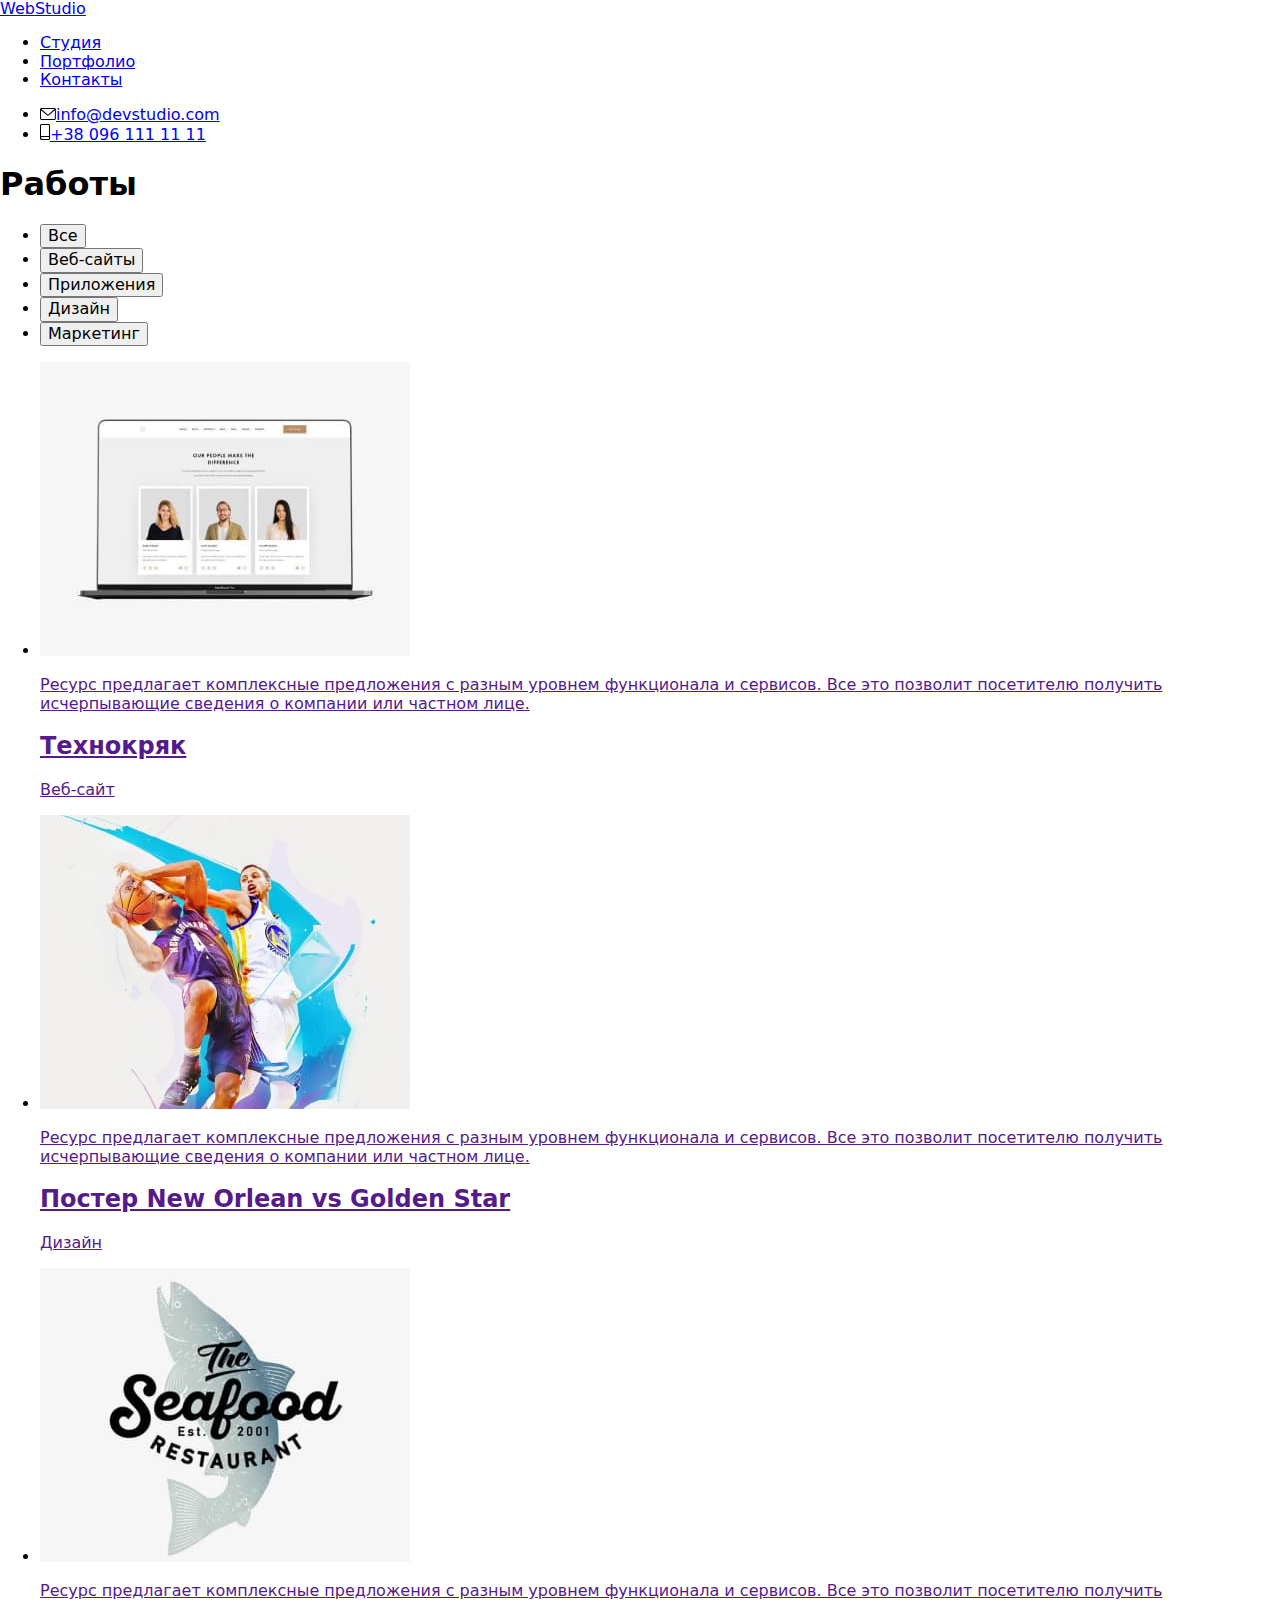
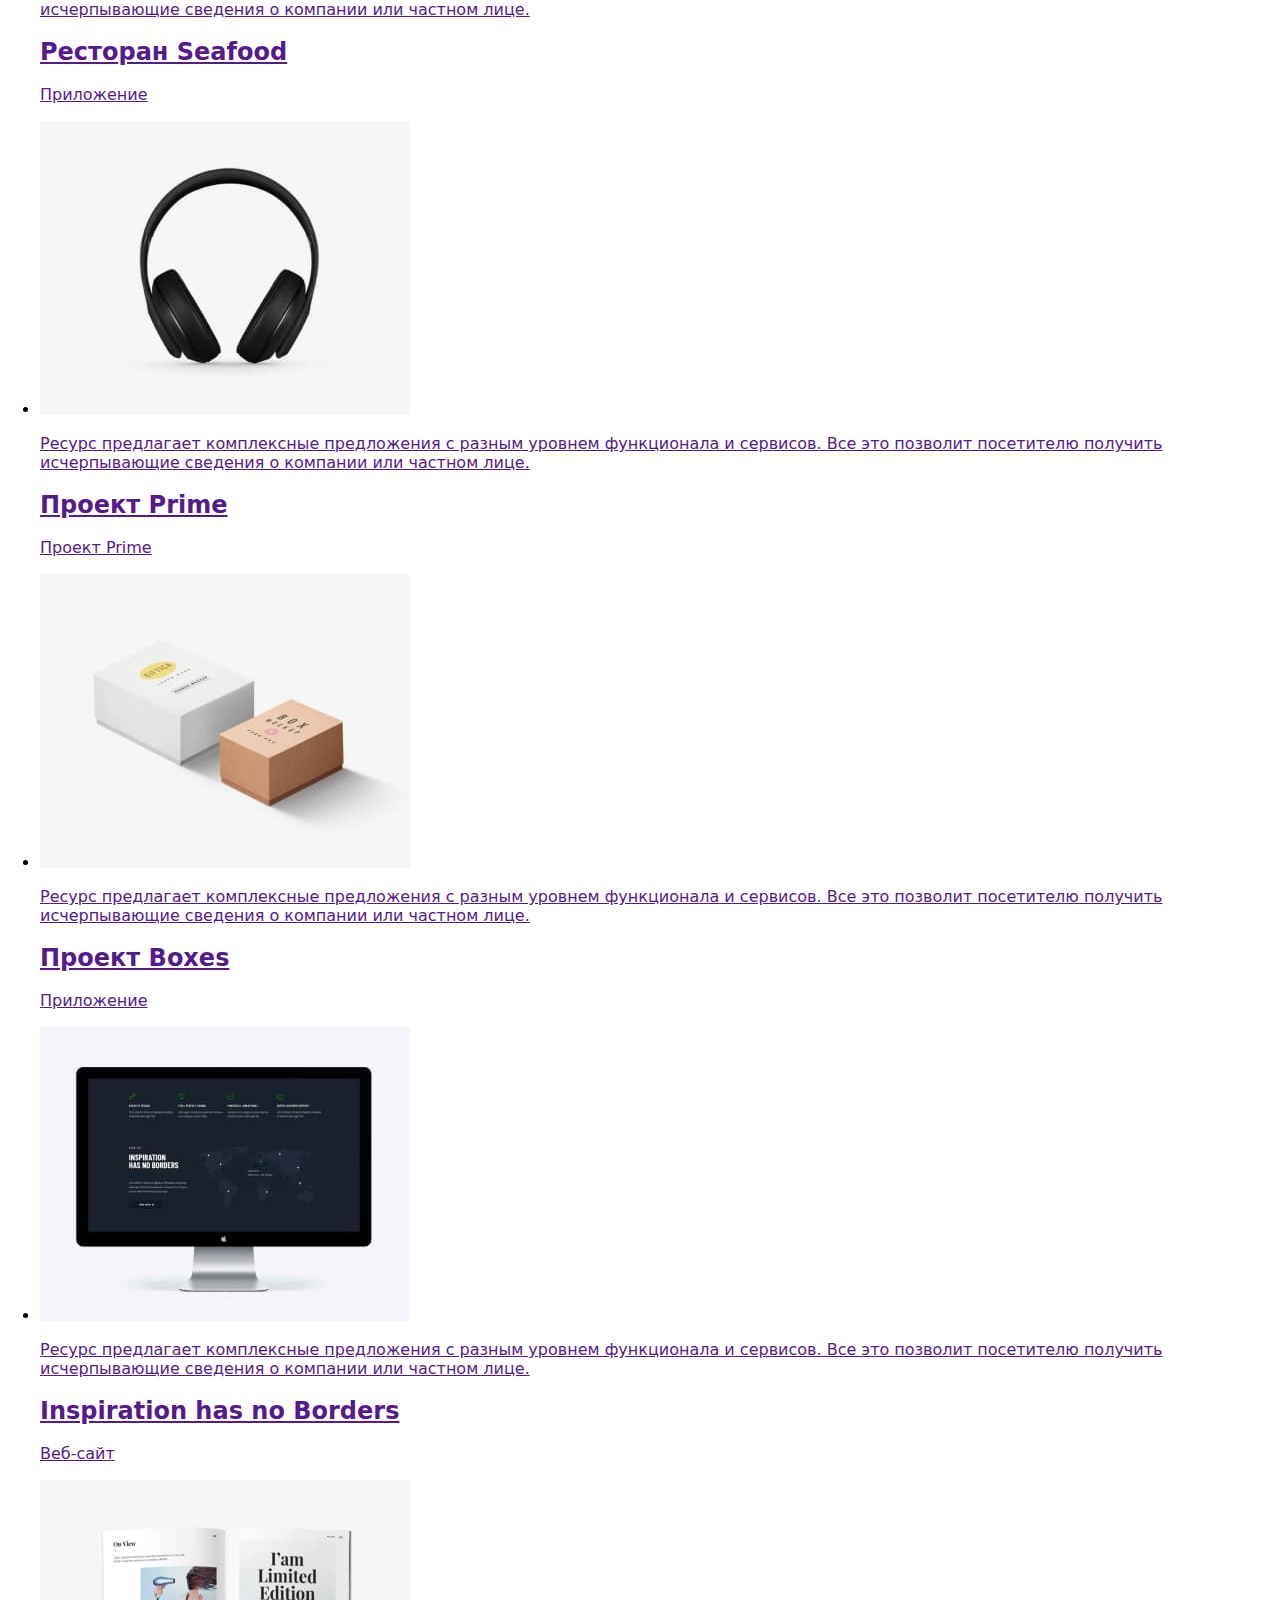
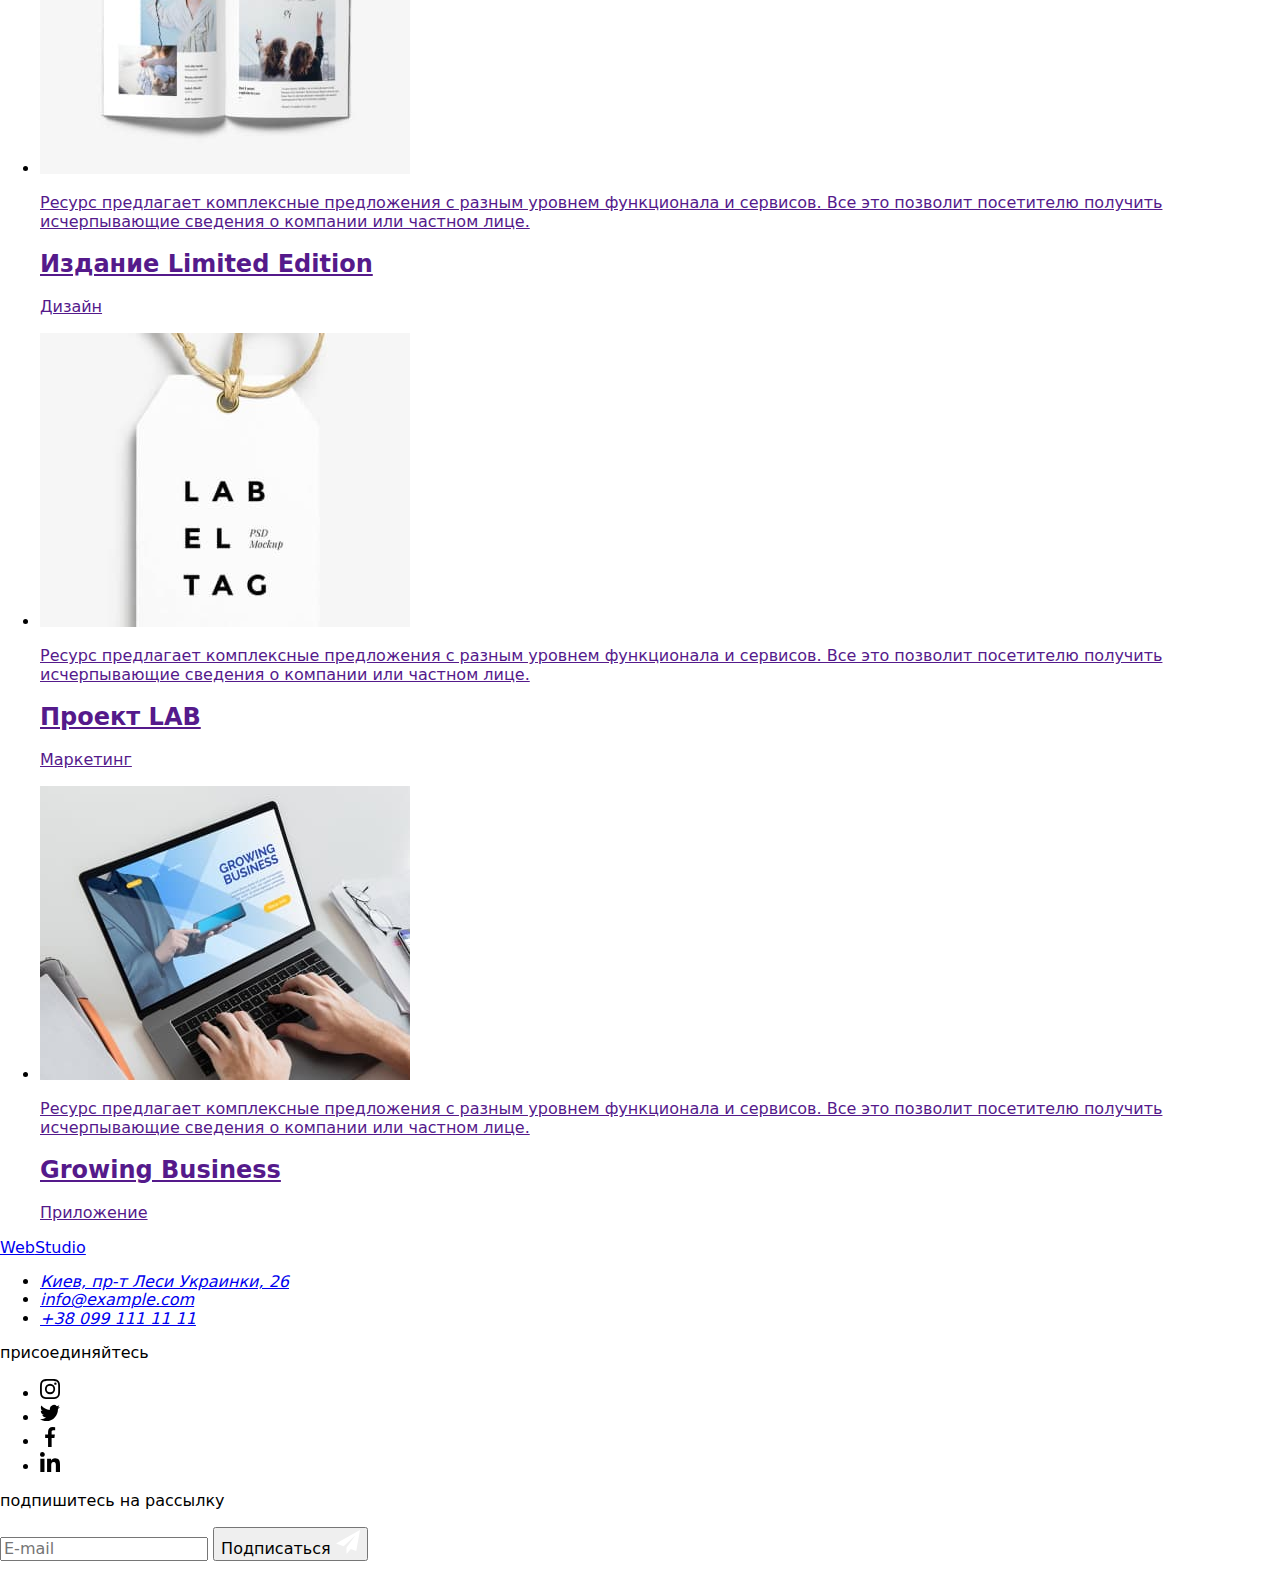
==== commit ce46472c: "saas+bem" ====
--- a/portfolio.html
+++ b/portfolio.html
@@ -17,7 +17,7 @@
       href="https://cdn.jsdelivr.net/npm/modern-normalize@1.1.0/modern-normalize.min.css"
     />
 
-    <link rel="stylesheet" href="./css/styles.css" />
+    <link rel="stylesheet" href="./dist/css/main.min.css" />
   </head>
   <body>
     <!--Шапка-->
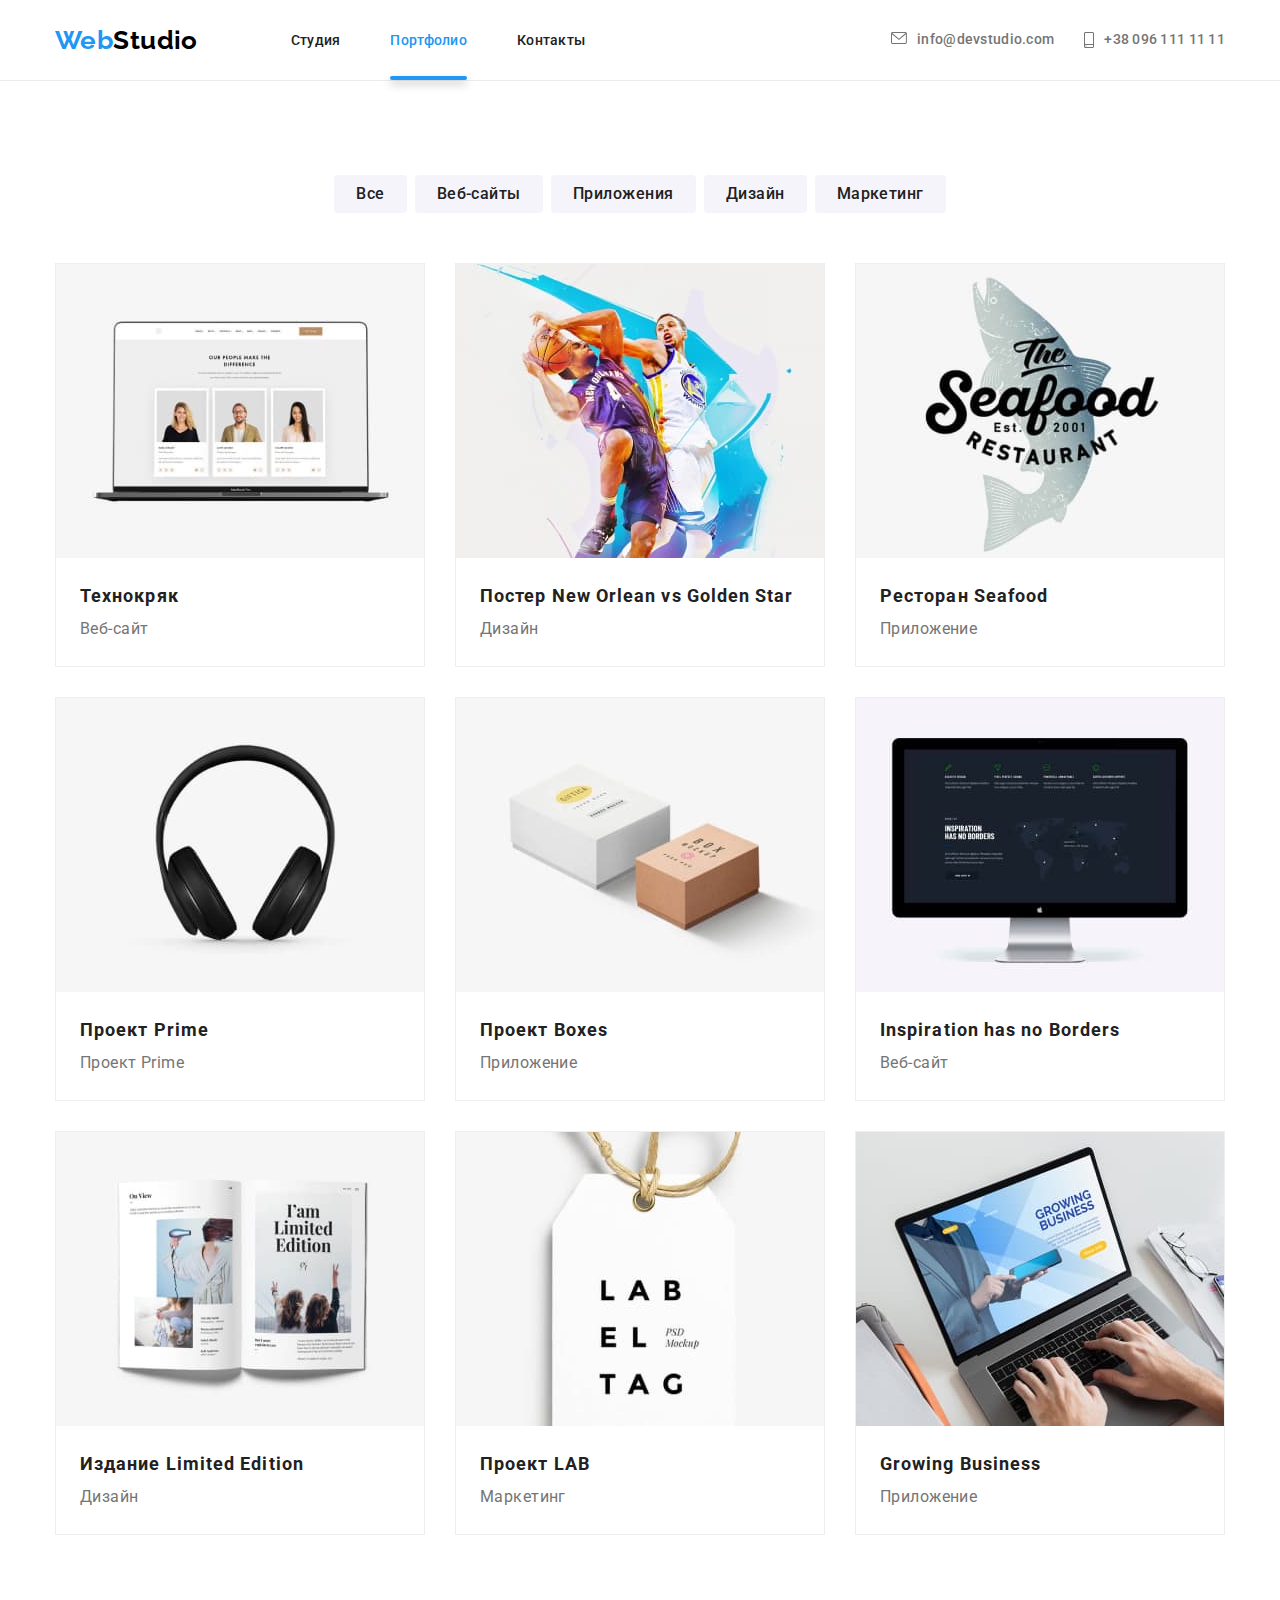
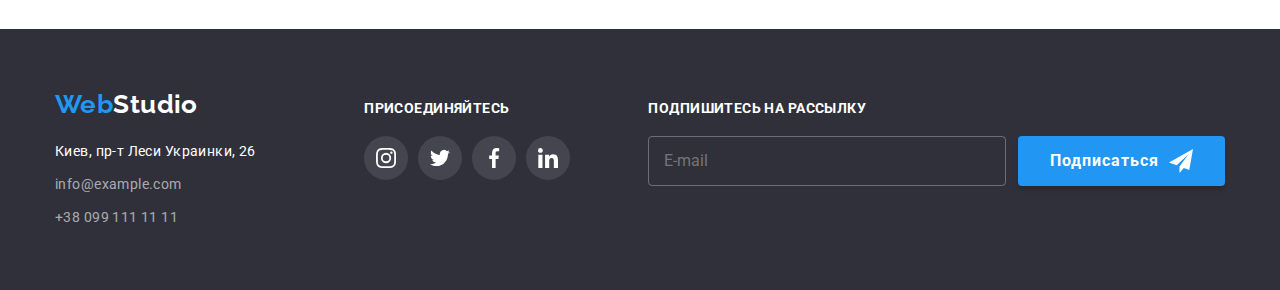
==== commit 144f4ed2: "Repository changes" ====
--- a/portfolio.html
+++ b/portfolio.html
@@ -17,7 +17,7 @@
       href="https://cdn.jsdelivr.net/npm/modern-normalize@1.1.0/modern-normalize.min.css"
     />
 
-    <link rel="stylesheet" href="./dist/css/main.min.css" />
+    <link rel="stylesheet" href="./css/main.min.css" />
   </head>
   <body>
     <!--Шапка-->
@@ -73,7 +73,7 @@
           </ul>
           <ul class="catalog">
             <li class="catalog__input">
-              <a href=""  class="catalog__link"catalog__name>
+              <a href=""  class="catalog__link">
               <div class="catalog__image">
                 <img
                   src="./images/img1.jpg"
@@ -82,7 +82,7 @@
                   height="294"
                 />
                 <div class="catalog__content">
-                  <p class="descr-text">
+                  <p class="catalog__text">
                     Ресурс предлагает комплексные предложения с разным уровнем функционала и
                     сервисов. Все это позволит посетителю получить исчерпывающие сведения о компании
                     или частном лице.
@@ -270,21 +270,16 @@
       </section>
     </main>
     <!-- ФУТЕР -->
-    <footer class="footer">
+ <footer class="footer">
       <div class="container-footer">
         <div class="footer__nav">
-          <a href="./index.html" class="logo logo--descent" lang="en"
-            >Web<span class="logo__text--inverse">Studio</span> 
+          <a href="./index.html" class="logo__descent" lang="en">Web<span class="logo__text--inverse">Studio</span>
           </a>
           <address id="jump">
             <ul class="footer__contacts">
-              <li class="footer__input--white ">
-                <a
-                  class="footer__link"
-                  href="https://goo.gl/maps/G1CAAFJS9kJ3VyLe6"
-                  target="_blank"
-                  rel="noreferrer noopener"
-                >
+              <li class="footer__input--location ">
+                <a class="footer__maps" href="https://goo.gl/maps/G1CAAFJS9kJ3VyLe6" target="_blank"
+                  rel="noreferrer noopener">
                   Киев, пр-т Леси Украинки, 26
                 </a>
               </li>
@@ -297,52 +292,52 @@
         <div class="footer__content">
           <p class="footer__text">присоединяйтесь</p>
           <ul class="net">
-              <li class="net__item">
-                <a href="https://www.instagram.com/" target="_blank" rel="noreferrer noopener" class="net__link--color" >
-                  <svg width="20" height="20">
-                    <use href="./images/icons.svg/spite.svg#icon-instagram"></use>
-                  </svg>
-                </a>
-              </li>
-                <li class="net__item">
-                  <a href="https://twitter.com/" target="_blank" rel="noreferrer noopener" class="net__link--color" >
-                    <svg width="20" height="20">
-                      <use href="./images/icons.svg/spite.svg#icon-twitter"></use>
-                    </svg>
-                  </a>
-                </li>
-              <li class="net__item">
-                <a href="https://www.facebook.com/" target="_blank" rel="noreferrer noopener" class="net__link--color" >
-                  <svg width="20" height="20">
-                    <use href="./images/icons.svg/spite.svg#icon-facebook"></use>
-                  </svg>
-                </a>
-              </li>
-              <li class="net__item">
-                <a href="https://www.linkedin.com/" target="_blank" rel="noreferrer noopener" class="net__link--color" >
-                  <svg width="20" height="20">
-                    <use href="./images/icons.svg/spite.svg#icon-linkedin"></use>
-                  </svg>
-                </a>
-              </li>
+            <li class="net__item">
+              <a href="https://www.instagram.com/" target="_blank" rel="noreferrer noopener" class="net__link--color">
+                <svg width="20" height="20">
+                  <use href="./images/icons.svg/spite.svg#icon-instagram"></use>
+                </svg>
+              </a>
+            </li>
+            <li class="net__item">
+              <a href="https://twitter.com/" target="_blank" rel="noreferrer noopener" class="net__link--color">
+                <svg width="20" height="20">
+                  <use href="./images/icons.svg/spite.svg#icon-twitter"></use>
+                </svg>
+              </a>
+            </li>
+            <li class="net__item">
+              <a href="https://www.facebook.com/" target="_blank" rel="noreferrer noopener" class="net__link--color">
+                <svg width="20" height="20">
+                  <use href="./images/icons.svg/spite.svg#icon-facebook"></use>
+                </svg>
+              </a>
+            </li>
+            <li class="net__item">
+              <a href="https://www.linkedin.com/" target="_blank" rel="noreferrer noopener" class="net__link--color">
+                <svg width="20" height="20">
+                  <use href="./images/icons.svg/spite.svg#icon-linkedin"></use>
+                </svg>
+              </a>
+            </li>
 
           </ul>
 
         </div>
-        <div role="group" class="footer__content">
+        <div role="group" class="footer__subscription">
           <p class="footer__text">подпишитесь на рассылку
-            <form class="subscription" name="subscription" autocomplete="on">
-              <label class="subscription__label">
-                <input  type="email" name="email" class="subscription__input" placeholder="E-mail"/>
-
-                <button type="button" class="button">Подписаться
-                  <svg width="24" height="24" class="subscription__icon">
-                    <use href="./images/icons.svg/spite.svg#icon-send"></use>
-                  </svg>
-                </button>
-              </label>
-              
-            </form>
+          <form class="subscription" name="subscription" autocomplete="on">
+            <label class="subscription__label">
+              <input type="email" name="email" class="subscription__input" placeholder="E-mail" />
+
+              <button type="button" class="button">Подписаться
+                <svg width="24" height="24" class="subscription__icon">
+                  <use href="./images/icons.svg/spite.svg#icon-send"></use>
+                </svg>
+              </button>
+            </label>
+
+          </form>
           </p>
         </div>
       </div>
--- a/css/main.min.css
+++ b/css/main.min.css
@@ -0,0 +1 @@
+/*! modern-normalize v1.1.0 | MIT License | https://github.com/sindresorhus/modern-normalize */*,::before,::after{box-sizing:border-box}html{line-height:1.15;-webkit-text-size-adjust:100%;-moz-tab-size:4;tab-size:4;box-sizing:border-box}*,*::before,*::after{box-sizing:inherit}body{margin:0;font-family:system-ui,-apple-system,"Segoe UI",Roboto,Helvetica,Arial,sans-serif,"Apple Color Emoji","Segoe UI Emoji"}hr{height:0;color:inherit}abbr[title]{text-decoration:underline dotted}b,strong{font-weight:bolder}code,kbd,samp,pre{font-family:ui-monospace,SFMono-Regular,Consolas,"Liberation Mono",Menlo,monospace;font-size:1em}small{font-size:80%}sub,sup{font-size:75%;line-height:0;position:relative;vertical-align:baseline}sub{bottom:-0.25em}sup{top:-0.5em}table{text-indent:0;border-color:inherit}button,input,optgroup,select,textarea{font-family:inherit;font-size:100%;line-height:1.15;margin:0}button,select{text-transform:none}button,[type=button],[type=reset],[type=submit]{-webkit-appearance:button}::-moz-focus-inner{border-style:none;padding:0}:-moz-focusring{outline:1px dotted ButtonText}:-moz-ui-invalid{box-shadow:none}legend{padding:0}progress{vertical-align:baseline}::-webkit-inner-spin-button,::-webkit-outer-spin-button{height:auto}[type=search]{-webkit-appearance:textfield;outline-offset:-2px}::-webkit-search-decoration{-webkit-appearance:none}::-webkit-file-upload-button{-webkit-appearance:button;font:inherit}summary{display:list-item}ul{list-style:none}img{display:block}p,h1,h2,h3,h4,h5,h6{margin:0}a{text-decoration:none}body{background-color:#fff;font-size:14px;font-family:"Roboto",sans-serif;letter-spacing:.03em}.container{width:1200px;align-items:center;margin:0 auto;padding:0;padding-right:15px;padding-left:15px}@media screen and (min-width: 480px){.container{width:480px}}@media screen and (min-width: 768px){.container{width:768px}}@media screen and (min-width: 1200px){.container{width:1200px}}.section{padding-top:94px;padding-bottom:94px;margin:0 auto;align-items:center}.chapter{color:#212121;font-weight:700;font-size:36px;line-height:1.16;letter-spacing:.03em;text-align:center;margin:0;margin-bottom:50px}.logo{color:#2196f3;font-family:"Raleway",sans-serif;font-weight:700;font-size:26px;line-height:1.19;text-decoration:none;margin-right:93px;transition:color 250ms cubic-bezier(0.4, 0, 0.2, 1)}.logo__text{transition:color 250ms cubic-bezier(0.4, 0, 0.2, 1);color:#000}.logo__text:hover,.logo__text:focus{color:#2196f3}.header{border-bottom:1px solid #ececec;justify-content:center}.menu{display:flex;align-items:center}.menu__ul{display:flex;padding:0;margin:0;color:#212121;align-items:center;justify-content:left}.menu__item{display:inline-block}.menu__item:not(:last-child){margin-right:50px}.menu__link{position:relative;font-weight:500;font-size:14px;line-height:1.14;padding-top:32px;padding-bottom:32px;letter-spacing:.02em;transition:color 250ms cubic-bezier(0.4, 0, 0.2, 1);color:#212121}.menu__link:hover,.menu__link:focus{color:#2196f3}.current{opacity:1;color:#2196f3}.current::after{content:"";position:absolute;bottom:0;display:block;width:100%;height:4px;border-radius:4px;background-color:#2196f3;filter:drop-shadow(0px 4px 4px rgba(0, 0, 0, 0.25))}.hidden{position:absolute;width:1px;height:1px;margin:-1px;border:0;padding:0;white-space:nowrap;clip-path:inset(100%);clip:rect(0 0 0 0);overflow:hidden;margin:0}.contacts{display:flex;font-weight:500;align-items:center;text-align:center;padding:0;margin:0;margin-left:auto;list-style:none}.contacts__item{display:inline-block;margin:0;padding:0}.contacts__item:not(:last-child){margin-right:30px}.contacts__link{color:#757575;display:flex;font-weight:500;font-size:14px;line-height:1.14;letter-spacing:.02em;list-style:none;padding-top:32px;padding-bottom:32px;transition:color 250ms cubic-bezier(0.4, 0, 0.2, 1)}.contacts__link:hover,.contacts__link:focus{color:#2196f3}.contacts__icon{display:flex;fill:currentColor;padding:0;margin-right:10px}.hero{max-width:1600px;margin:0 auto;padding-top:200px;padding-bottom:200px;background-color:#2f303a;min-height:600px;background-image:linear-gradient(to right, rgba(47, 48, 58, 0.4), rgba(47, 48, 58, 0.4)),url("../../images/background/photo.jpg");background-repeat:no-repeat;background-position:center;background-size:cover}.hero__container{width:1200px;justify-content:center;align-items:center;color:#2f303a;padding:0 15px;margin:0 auto}.hero__heading{color:#fff;display:flex;font-weight:900;font-size:44px;line-height:1.36;max-width:696px;text-align:center;letter-spacing:.06em;text-transform:uppercase;justify-content:center;margin-top:0px;margin:0 auto;margin-bottom:30px}.button{background:#2196f3;color:#fff;font-family:inherit;font-size:16px;font-weight:700;line-height:1.88;letter-spacing:.06em;display:flex;justify-content:center;align-items:center;text-align:center;height:100%;border-radius:4px;cursor:pointer;box-shadow:0px 4px 4px rgba(0,0,0,.15);border:1px;padding:10px 32px;margin:auto;min-width:200px;transition:background 250ms cubic-bezier(0.4, 0, 0.2, 1)}.button:hover,.button:focus{background:#188ce8}.advantage__list{display:flex;padding:0;margin:0}.advantage__item{width:calc((100% - 90px)/4);align-items:center;justify-content:center}.advantage__item:not(:last-child){margin-right:30px}.advantage__box{display:flex;background-color:#f5f4fa;border-radius:4px;width:270px;height:120px;justify-content:center;align-items:center;background-color:#f5f4fa;border-radius:4px;margin:0;margin-bottom:30px}.advantage__title{line-height:1.14;font-size:14px;letter-spacing:.03em;text-transform:uppercase;margin-bottom:10px;align-items:center;justify-content:center;color:#212121}.advantage__content{display:block;text-align:left;justify-content:end;align-items:center}.advantage__icon{display:flex;flex-wrap:wrap;padding:0;align-items:center;justify-content:center}.advantage__text{line-height:1.71;color:#757575}.services__list{display:inline-flex;margin:0;padding:0}.services__content{display:flex;justify-content:center;align-items:center;position:absolute;bottom:0;width:100%;height:70px;background:rgba(47,48,58,.8)}.services__caption{font-weight:700;line-height:1.14;text-transform:uppercase;font-size:14px;text-align:center;color:#fff}.services__item{position:relative;width:calc((100% - 60px)/3)}.services__item:not(:last-child){margin-right:30px}.employees{padding-top:94px;padding-bottom:94px;margin:0 auto;align-items:center;background-color:#f5f4fa}.employees__info{padding-top:30px;padding-bottom:30px;margin:0 auto;justify-content:center;background-color:#fff}.employees__list{display:flex;margin:0 auto;padding:0;justify-content:center;text-align:center}.employees__item{width:270px;margin:0;padding:0;text-align:center;color:#fff;box-shadow:0px 1px 3px rgba(0,0,0,.12),0px 1px 1px rgba(0,0,0,.14),0px 2px 1px rgba(0,0,0,.2);border-radius:0px 0px 4px 4px}.employees__item:not(:last-child){margin-right:30px}.employees__developer{color:#212121;font-weight:500;font-size:16px;line-height:1.18;margin:0;padding-bottom:10px}.employees__position{line-height:1.19;font-size:16px;margin:0;margin-bottom:16px;color:#757575}.net{display:flex;justify-content:center;padding:0;margin:0;align-items:center}.net__item{display:inline-block;justify-content:center;text-align:center;align-items:center;padding:0}.net__item:not(:last-child){margin-right:10px}.net__link{display:flex;width:44px;height:44px;justify-content:center;text-align:center;align-items:center;border-radius:50%;background-color:#fff;fill:#afb1b8;outline:none;transition:background-color 250ms cubic-bezier(0.4, 0, 0.2, 1),fill 250ms cubic-bezier(0.4, 0, 0.2, 1)}.net__link:hover,.net__link:focus{background-color:#2196f3;fill:#fff}.net__link{display:flex;width:44px;height:44px;justify-content:center;text-align:center;align-items:center;border-radius:50%;background-color:#fff;fill:#afb1b8;outline:none;transition:background-color 250ms cubic-bezier(0.4, 0, 0.2, 1),fill 250ms cubic-bezier(0.4, 0, 0.2, 1);border:1 px solid #f1f1f1}.net__link .net__link:hover,.net__link .net__link:focus{background-color:#2196f3;fill:#fff}.client__list{display:flex;padding:0;margin:0 auto;align-items:center}.client__item:not(:last-child){margin-right:30px}.client__link{display:flex;width:170px;height:92px;color:#afb1b8;justify-content:center;align-items:center;text-align:center;border:1px solid #afb1b8;border-radius:4px;outline:none;transition:border 250ms cubic-bezier(0.4, 0, 0.2, 1),fill 250ms cubic-bezier(0.4, 0, 0.2, 1)}.client__link:hover,.client__link:focus{color:#2196f3;border:1px solid #2196f3}.client__icon{fill:currentColor}.logo__descent{color:#2196f3;font-family:"Raleway",sans-serif;font-weight:700;font-size:26px;line-height:1.19;text-decoration:none;margin-bottom:20px;transition:color 250ms cubic-bezier(0.4, 0, 0.2, 1)}.logo__text--inverse{transition:color 250ms cubic-bezier(0.4, 0, 0.2, 1);color:#fff}.logo__text--inverse:hover,.logo__text--inverse:focus{color:#2196f3}.container-footer{display:flex;width:1200px;align-items:baseline;justify-content:space-between;margin-left:auto;margin-right:auto;padding:0;padding-right:15px;padding-left:15px}.footer{padding:60px 0;background:#2f303a}.footer__nav{display:flex;flex-direction:column;width:231px}.footer__contacts{padding:0;margin:0}.footer__input{font-family:"Roboto";font-style:normal;font-weight:400;line-height:1.71;text-align:left;justify-content:left;text-decoration:none}.footer__input:not(:last-child){margin-bottom:9px}.footer__input--location{font-family:"Roboto";font-style:normal;font-weight:400;line-height:1.71;margin-bottom:9px;text-align:left;justify-content:left;text-decoration:none;color:#fff}.footer__maps{color:#fff;font-style:normal;margin-bottom:9px}.footer__maps:hover,.footer__maps:focus{color:#2196f3}.footer__link{color:rgba(255,255,255,.6);text-decoration:none;transition:color 250ms cubic-bezier(0.4, 0, 0.2, 1)}.footer__link:hover,.footer__link:focus{color:#2196f3}.footer__content{flex-direction:column;margin-left:auto;display:inline-flex}.footer__subscription{flex-direction:column;margin-left:auto;display:inline-flex}.footer__text{font-weight:700;font-size:14px;line-height:16px;letter-spacing:.03em;text-transform:uppercase;padding:0;margin-bottom:20px;color:#fff}.net{display:flex;justify-content:center;padding:0;align-items:center}.net__item{justify-content:center;text-align:center;align-items:center;padding:0}.net__link--color{display:flex;width:44px;height:44px;justify-content:center;text-align:center;align-items:center;border-radius:50%;outline:none;fill:#fff;transition:background-color 250ms cubic-bezier(0.4, 0, 0.2, 1),fill 250ms cubic-bezier(0.4, 0, 0.2, 1);background-color:rgba(255,255,255,.1)}.net__link--color:hover,.net__link--color:focus{background-color:#2196f3;fill:#fff}.subscription{display:flex}.subscription__form{display:flex}.subscription__label{display:flex}.subscription__input{font-weight:400;font-size:16px;line-height:1.25;width:358px;height:50px;padding:15px 15px;cursor:pointer;margin-right:12px;border:1px solid rgba(255,255,255,.3);border-radius:4px;color:#fff;background-color:rgba(0,0,0,0);transition:box-shadow 250ms cubic-bezier(0.4, 0, 0.2, 1),border-color 250ms cubic-bezier(0.4, 0, 0.2, 1)}.subscription__input:focus,.subscription__input:hover{box-shadow:drop-shadow(0px 4px 4px rgba(0, 0, 0, 0.15));border-color:#2196f3}.subscription__button{background:#2196f3;color:#fff;font-size:16px;font-weight:700;line-height:1.88;letter-spacing:.06em;display:flex;justify-content:center;align-items:center;text-align:center;border-radius:4px;cursor:pointer;box-shadow:0px 4px 4px rgba(0,0,0,.15);border:1px;padding:10px 32px;min-width:200px;transition:background 250ms cubic-bezier(0.4, 0, 0.2, 1)}.subscription__icon{margin-left:10px}.is-hidden{visibility:hidden;opacity:0;pointer-events:none}.modal{position:fixed;display:flex;width:100%;height:100%;top:0;left:0;z-index:99;background:rgba(0,0,0,.2);transition:opacity 250ms cubic-bezier(0.4, 0, 0.2, 1),visibility 250ms cubic-bezier(0.4, 0, 0.2, 1)}.modal__close{display:flex;justify-content:center;align-items:center;position:absolute;width:30px;height:30px;right:8px;top:8px;background:#fff;border:1px solid rgba(0,0,0,.1);border-radius:50%;cursor:pointer}.modal__close:hover,.modal__close:focus{fill:#2196f3}.modal__form{position:absolute;width:528px;height:581px;top:50%;left:50%;padding:40px;background:#fff;box-shadow:0px 1px 3px rgba(0,0,0,.12),0px 1px 1px rgba(0,0,0,.14),0px 2px 1px rgba(0,0,0,.2);border-radius:4px;transform:translate(-50%, -50%)}.modal__header{position:relative;font-weight:700;font-size:20px;line-height:1.15;text-align:center;margin-bottom:12px;color:#212121}.signap{display:flex;flex-direction:column;position:relative}.signap__title{font-weight:400;font-size:12px;line-height:1.16;letter-spacing:.01em;color:#757575;text-align:left;cursor:pointer}.signap__title:focus{color:#2196f3}.signap__input{display:block;width:448px;border-radius:4px;padding:11px;padding-left:42px;margin-bottom:10px;outline:none;transition:border 250ms cubic-bezier(0.4, 0, 0.2, 1);cursor:pointer;border:1px solid rgba(33,33,33,.2)}.signap__icon{position:absolute;left:0;top:0;transform:translate(50%, 75%);transition:fill 250ms cubic-bezier(0.4, 0, 0.2, 1);fill:#212121}.signap__input:focus-within+.signap__icon{fill:#2196f3}.signap__input:focus-within{border:1px solid #2196f3}.signap__label{display:block;margin-bottom:4px;cursor:pointer}.signap__wrapper{position:relative;margin-bottom:4px}.commit{font-weight:400;font-size:12px;line-height:1.16;letter-spacing:.01em;color:#757575;margin-bottom:4px;cursor:pointer}.commit__textarea{outline:none;resize:none;justify-content:center;padding:16px 12px;width:448px;height:120px;margin-bottom:20px;border:1px solid rgba(33,33,33,.2);transition:border 250ms cubic-bezier(0.4, 0, 0.2, 1);cursor:pointer}.commit__textarea:focus{border:1px solid #2196f3}.checkbox{display:flex;align-items:center;justify-content:center;margin-bottom:20px}.checkbox__input{position:absolute;width:1px;height:1px;margin:-1px;border:0;padding:0;clip:rect(0 0 0 0);overflow:hidden}.checkbox__icon{width:16px;height:15px;margin-right:7px;border:2px solid #212121;border-radius:2px;fill:none;cursor:pointer}.checkbox__input:checked+.checkbox__icon{background-color:#2196f3;background-origin:border-box;border-color:#2196f3;fill:#fff}.checkbox__input:checked+.checkbox__icon:focus,.checkbox__input:checked+.checkbox__icon:hover{background-color:#2196f3}.checkbox__box{display:flex;justify-content:center;align-items:center;font-size:12px;line-height:1.71;color:#757575}.checkbox-link{font-weight:400;font-size:12px;line-height:24px;margin-left:7px;letter-spacing:.03em;color:#2196f3;text-decoration:underline}.projects__list{display:flex;justify-content:center;text-align:center;align-items:center;padding:0;margin:0;margin-bottom:50px}.projects__input{display:block}.projects__input:not(:last-child){margin-right:8px}.projects__button{background-color:#f5f4fa;color:#212121;font-family:inherit;font-weight:500;font-size:16px;line-height:1.62;letter-spacing:.03em;border:0;border-radius:4px;cursor:pointer;display:block;padding-top:6px;padding-bottom:6px;padding-left:22px;padding-right:22px;margin:0;align-items:center;text-align:center;justify-content:center;transition:background 250ms cubic-bezier(0.4, 0, 0.2, 1),color 250ms cubic-bezier(0.4, 0, 0.2, 1)}.projects__button:hover,.projects__button:focus{background:#2196f3;color:#fff}.catalog{display:flex;flex-wrap:wrap;padding:0;margin:0}.catalog__input{display:block;width:370px;height:404px;cursor:pointer;background:#fff;border:1px solid #eee}.catalog__input:not(:nth-child(n+7)){margin-bottom:30px}.catalog__input:not(:nth-child(3n)){margin-right:30px}.catalog__input:hover .catalog__content,.catalog__input:focus .catalog__content{transform:translateY(0)}.catalog__input:hover,.catalog__input:focus{box-shadow:0px 1px 1px rgba(0,0,0,.12),0px 4px 4px rgba(0,0,0,.06),1px 4px 6px rgba(0,0,0,.16)}.catalog__link{font-family:inherit;text-decoration:none}.catalog__name{color:#212121;font-weight:700;font-size:18px;line-height:2;letter-spacing:.06em;margin:0}.catalog__image{position:relative;overflow:hidden}.catalog__content{position:absolute;content:"";width:100%;height:100%;top:1px;left:0;background-color:rgba(33,150,243,.9);transform:translateY(100%);transition:transform 250ms cubic-bezier(0.4, 0, 0.2, 1)}.catalog__text{font-weight:400;font-size:18px;line-height:1.56;padding:65px 24px;color:#fff}.catalog__box{padding:20px 24px;border-top:none}.catalog__project{color:#757575;font-size:16px;line-height:1.88;margin:0}/*# sourceMappingURL=main.min.css.map */